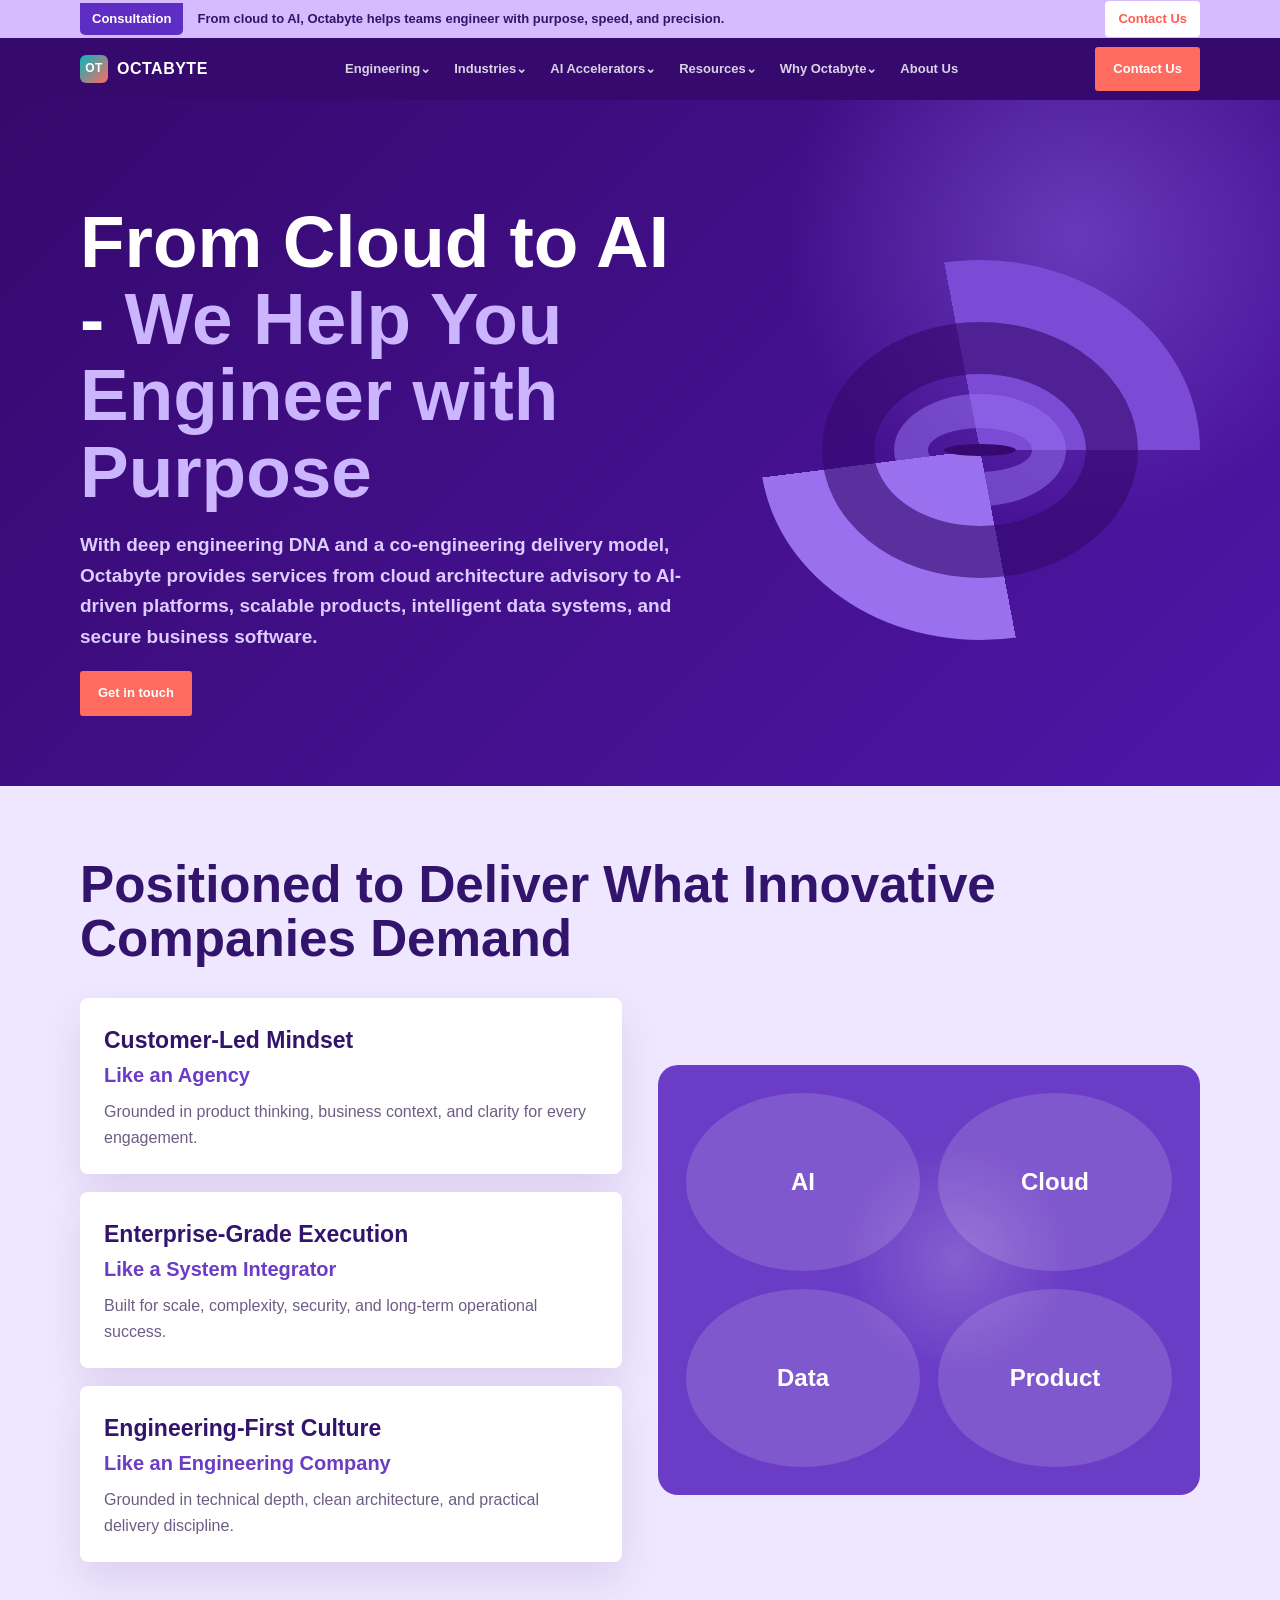
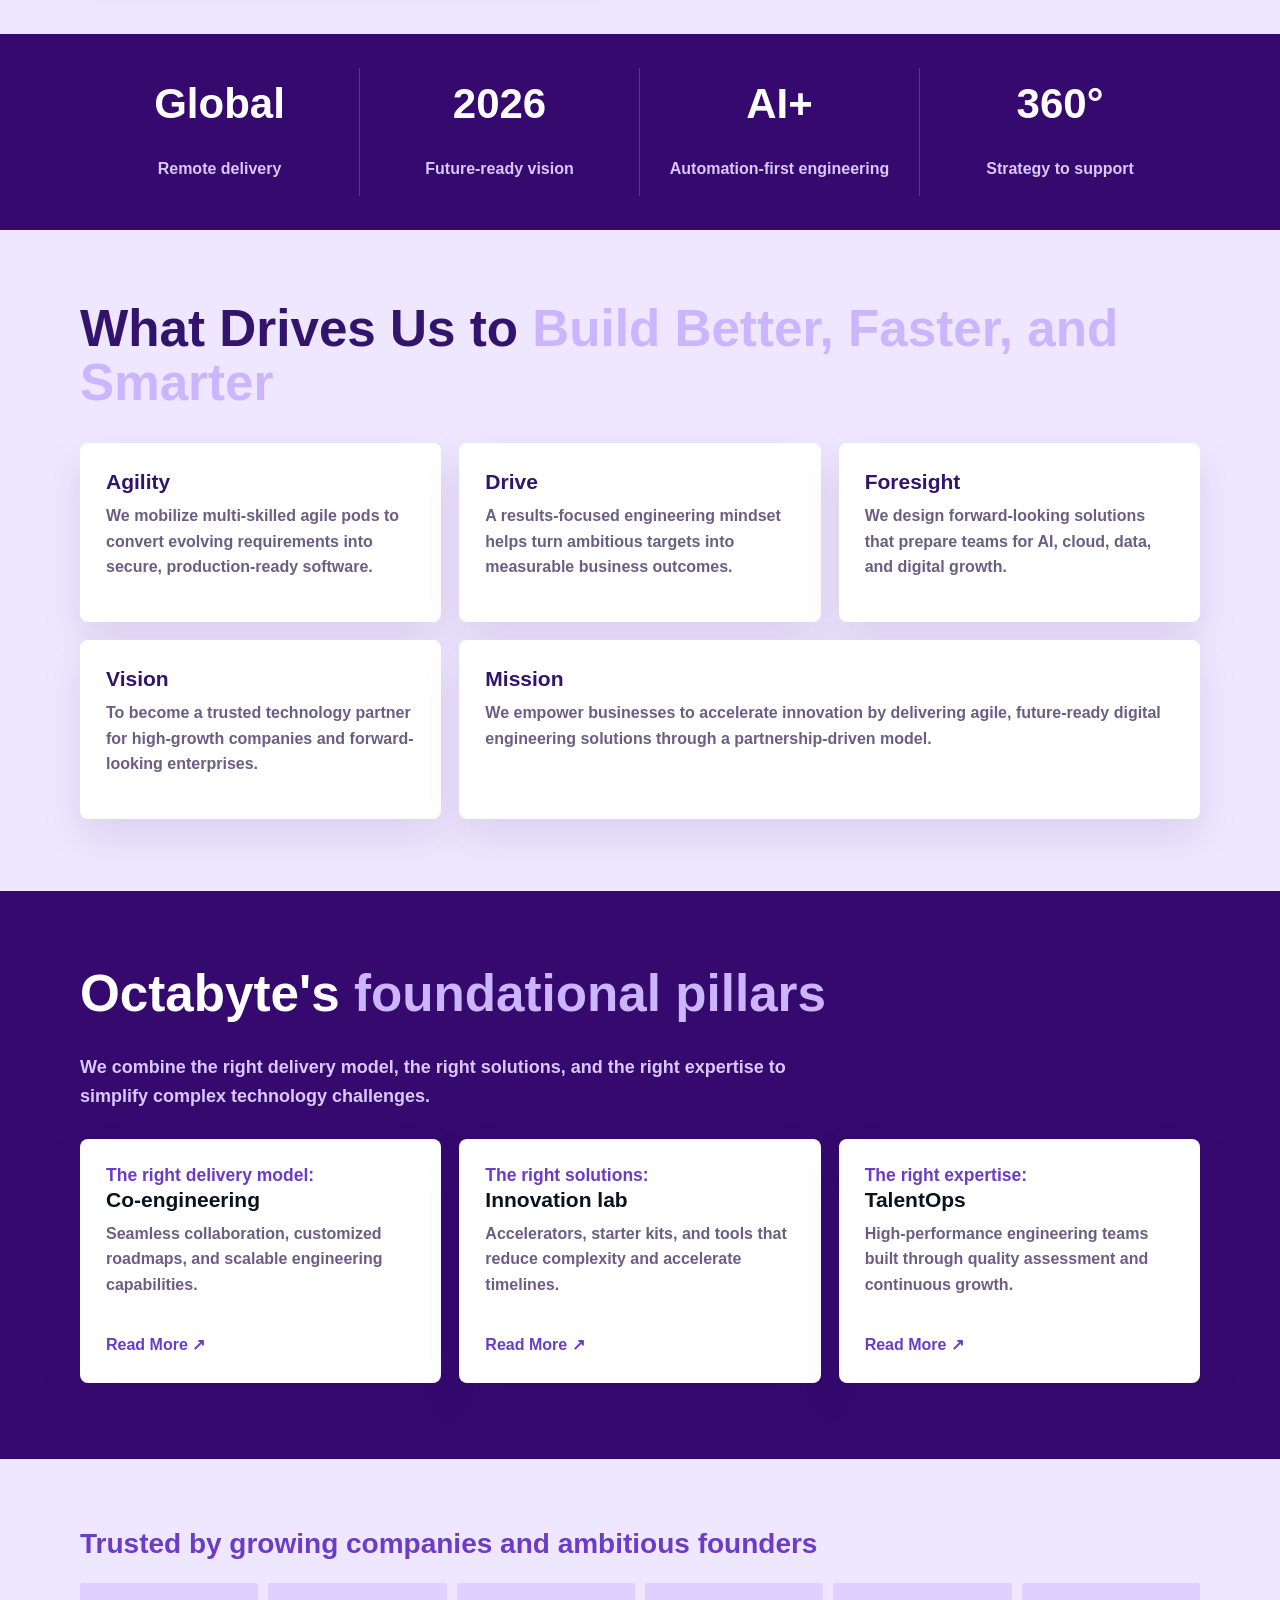
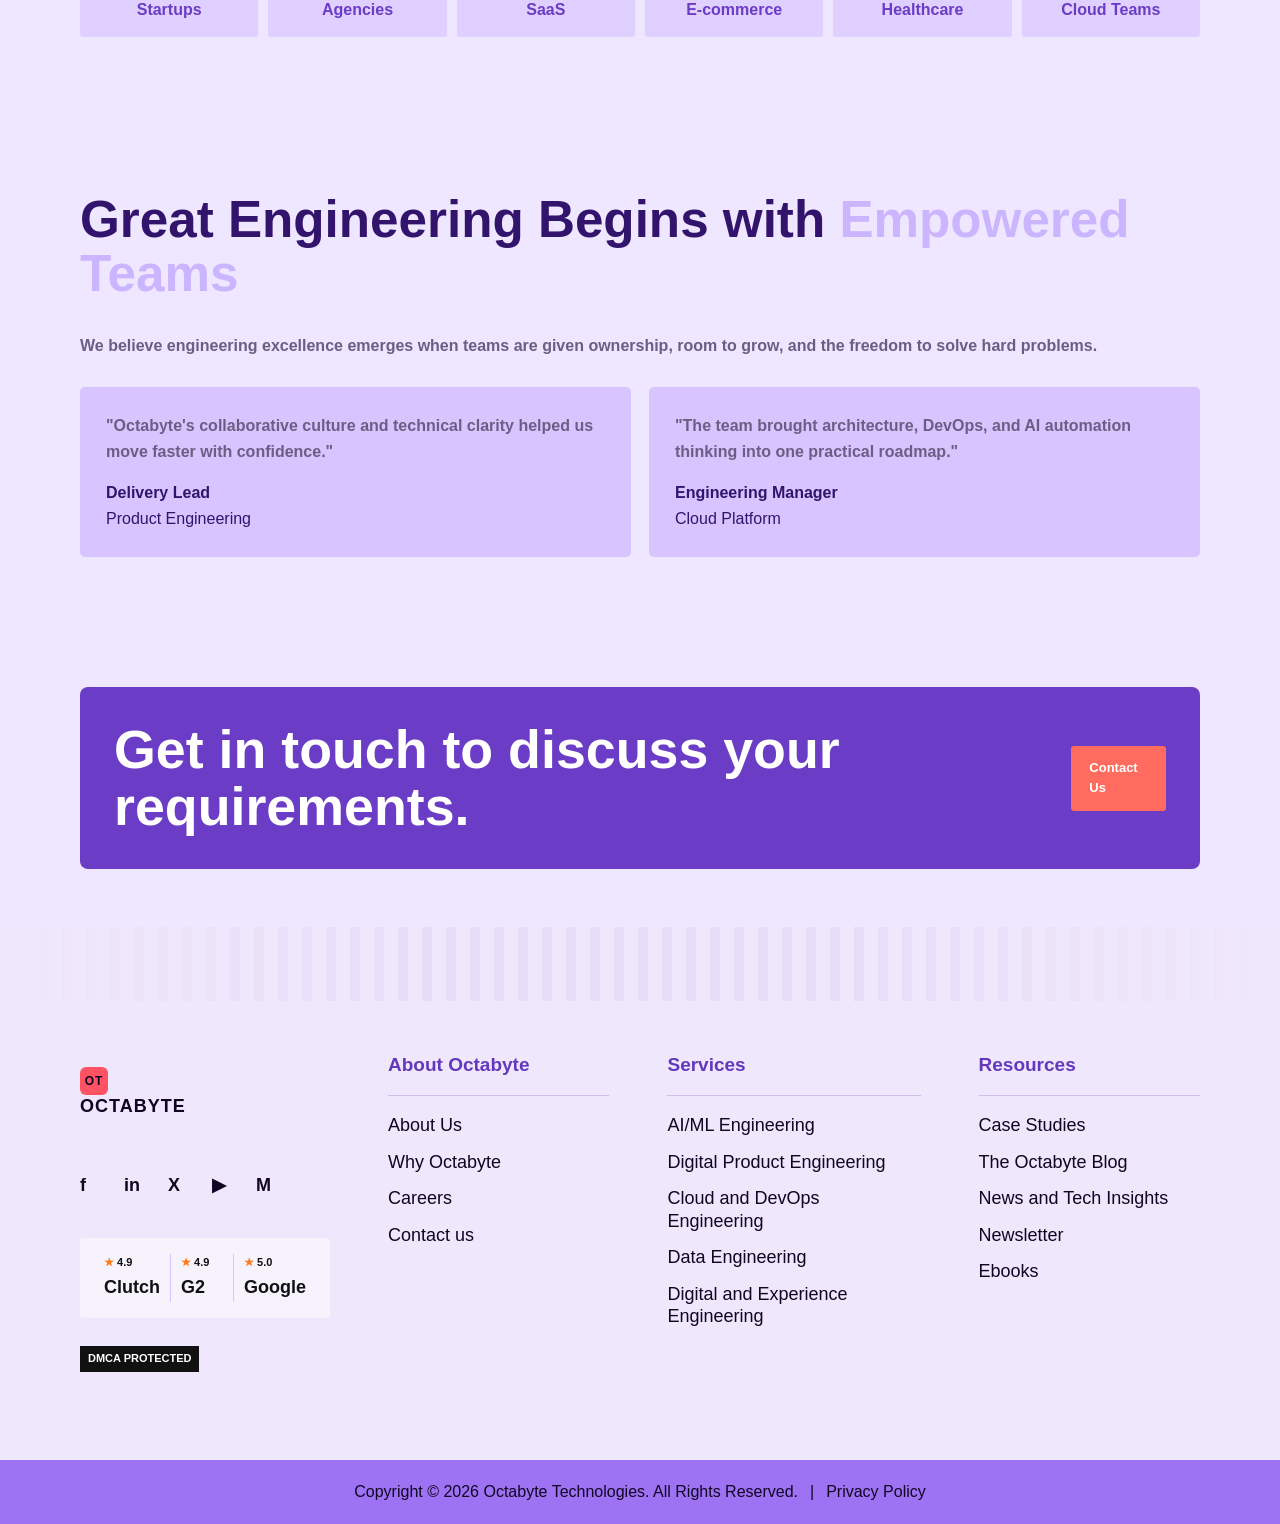
==== about.html @ 94c9aa79 "all files" ====
<!DOCTYPE html>
<html lang="en">
<head>
  <meta charset="UTF-8" />
  <meta name="viewport" content="width=device-width, initial-scale=1.0" />
  <meta name="description" content="About Octabyte Technologies, an AI-first software engineering company helping national and international clients build cloud, AI, data, and product platforms." />
  <title>About Us | Octabyte Technologies</title>
  <link rel="stylesheet" href="styles.css" />
</head>
<body class="sim-page">
  <div class="sim-webinar">
    <div class="sim-container sim-webinar-inner">
      <strong>Consultation</strong>
      <span>From cloud to AI, Octabyte helps teams engineer with purpose, speed, and precision.</span>
      <a href="quote.html">Contact Us</a>
    </div>
  </div>

  <header class="sim-header">
    <div class="sim-container sim-nav">
      <a class="sim-logo" href="index.html" aria-label="Octabyte Technologies home"><span class="sim-logo-mark">OT</span><span>Octabyte</span></a>
      <nav class="sim-menu" aria-label="Main navigation">
        <a href="services.html">Engineering⌄</a>
        <a href="services.html">Industries⌄</a>
        <a href="services.html">AI Accelerators⌄</a>
        <a href="index.html#perspectives">Resources⌄</a>
        <a href="about.html">Why Octabyte⌄</a>
        <a href="about.html">About Us</a>
      </nav>
      <a class="sim-contact" href="quote.html">Contact Us</a>
    </div>
  </header>

  <main>
    <section class="sim-subhero about-subhero">
      <div class="sim-container sim-subhero-grid">
        <div>
          <h1>From Cloud to AI - <span>We Help You Engineer with Purpose</span></h1>
          <p>With deep engineering DNA and a co-engineering delivery model, Octabyte provides services from cloud architecture advisory to AI-driven platforms, scalable products, intelligent data systems, and secure business software.</p>
          <a class="sim-cta" href="quote.html">Get in touch</a>
        </div>
        <div class="sim-subhero-art" aria-hidden="true">
          <span></span><span></span><span></span>
        </div>
      </div>
    </section>

    <section class="sim-about-deliver">
      <div class="sim-container">
        <h2>Positioned to Deliver What Innovative Companies Demand</h2>
        <div class="sim-deliver-grid">
          <div class="sim-deliver-list">
            <article><strong>Customer-Led Mindset</strong><span>Like an Agency</span><p>Grounded in product thinking, business context, and clarity for every engagement.</p></article>
            <article><strong>Enterprise-Grade Execution</strong><span>Like a System Integrator</span><p>Built for scale, complexity, security, and long-term operational success.</p></article>
            <article><strong>Engineering-First Culture</strong><span>Like an Engineering Company</span><p>Grounded in technical depth, clean architecture, and practical delivery discipline.</p></article>
          </div>
          <div class="sim-deliver-visual" aria-hidden="true">
            <span>AI</span><span>Cloud</span><span>Data</span><span>Product</span>
          </div>
        </div>
      </div>
    </section>

    <section class="sim-about-stats">
      <div class="sim-container sim-stat-grid">
        <article><strong>Global</strong><span>Remote delivery</span></article>
        <article><strong>2026</strong><span>Future-ready vision</span></article>
        <article><strong>AI+</strong><span>Automation-first engineering</span></article>
        <article><strong>360°</strong><span>Strategy to support</span></article>
      </div>
    </section>

    <section class="sim-values">
      <div class="sim-container">
        <h2>What Drives Us to <span>Build Better, Faster, and Smarter</span></h2>
        <div class="sim-values-grid">
          <article><h3>Agility</h3><p>We mobilize multi-skilled agile pods to convert evolving requirements into secure, production-ready software.</p></article>
          <article><h3>Drive</h3><p>A results-focused engineering mindset helps turn ambitious targets into measurable business outcomes.</p></article>
          <article><h3>Foresight</h3><p>We design forward-looking solutions that prepare teams for AI, cloud, data, and digital growth.</p></article>
          <article><h3>Vision</h3><p>To become a trusted technology partner for high-growth companies and forward-looking enterprises.</p></article>
          <article class="wide"><h3>Mission</h3><p>We empower businesses to accelerate innovation by delivering agile, future-ready digital engineering solutions through a partnership-driven model.</p></article>
        </div>
      </div>
    </section>

    <section class="sim-pillars">
      <div class="sim-container">
        <h2>Octabyte's <span>foundational pillars</span></h2>
        <p>We combine the right delivery model, the right solutions, and the right expertise to simplify complex technology challenges.</p>
        <div class="sim-pillar-grid">
          <a href="quote.html"><h3><small>The right delivery model:</small> Co-engineering</h3><p>Seamless collaboration, customized roadmaps, and scalable engineering capabilities.</p><span>Read More ↗</span></a>
          <a href="services.html"><h3><small>The right solutions:</small> Innovation lab</h3><p>Accelerators, starter kits, and tools that reduce complexity and accelerate timelines.</p><span>Read More ↗</span></a>
          <a href="team.html"><h3><small>The right expertise:</small> TalentOps</h3><p>High-performance engineering teams built through quality assessment and continuous growth.</p><span>Read More ↗</span></a>
        </div>
      </div>
    </section>

    <section class="sim-trust about-trust">
      <div class="sim-container">
        <h2>Trusted by growing companies and ambitious founders</h2>
        <div class="sim-logo-strip"><span>Startups</span><span>Agencies</span><span>SaaS</span><span>E-commerce</span><span>Healthcare</span><span>Cloud Teams</span></div>
      </div>
    </section>

    <section class="sim-empowered">
      <div class="sim-container">
        <h2>Great Engineering Begins with <span>Empowered Teams</span></h2>
        <p>We believe engineering excellence emerges when teams are given ownership, room to grow, and the freedom to solve hard problems.</p>
        <div class="sim-testimonials">
          <article><p>"Octabyte's collaborative culture and technical clarity helped us move faster with confidence."</p><div><strong>Delivery Lead</strong><span>Product Engineering</span></div></article>
          <article><p>"The team brought architecture, DevOps, and AI automation thinking into one practical roadmap."</p><div><strong>Engineering Manager</strong><span>Cloud Platform</span></div></article>
        </div>
      </div>
    </section>

    <section class="sim-about-cta">
      <div class="sim-container">
        <div class="sim-about-cta-card">
          <h2>Get in touch to discuss your requirements.</h2>
          <a class="sim-cta" href="quote.html">Contact Us</a>
        </div>
      </div>
    </section>
  </main>

  <footer class="sim-footer">
    <div class="sim-footer-pattern" aria-hidden="true"></div>
    <div class="sim-container sim-footer-grid">
      <div class="sim-footer-brand"><a class="sim-logo sim-footer-logo" href="index.html"><span class="sim-logo-mark">OT</span><span>Octabyte</span></a><div class="sim-socials"><a href="#">f</a><a href="#">in</a><a href="#">X</a><a href="#">▶</a><a href="#">M</a></div><div class="sim-ratings"><span><strong>★ 4.9</strong>Clutch</span><span><strong>★ 4.9</strong>G2</span><span><strong>★ 5.0</strong>Google</span></div><div class="sim-protected">DMCA PROTECTED</div></div>
      <div><h3>About Octabyte</h3><a href="about.html">About Us</a><a href="about.html">Why Octabyte</a><a href="team.html">Careers</a><a href="quote.html">Contact us</a></div>
      <div><h3>Services</h3><a href="services.html">AI/ML Engineering</a><a href="services.html">Digital Product Engineering</a><a href="services.html">Cloud and DevOps Engineering</a><a href="services.html">Data Engineering</a><a href="services.html">Digital and Experience Engineering</a></div>
      <div><h3>Resources</h3><a href="index.html#news">Case Studies</a><a href="index.html#perspectives">The Octabyte Blog</a><a href="index.html#news">News and Tech Insights</a><a href="index.html#perspectives">Newsletter</a><a href="index.html#perspectives">Ebooks</a></div>
    </div>
    <div class="sim-copy">Copyright © 2026 Octabyte Technologies. All Rights Reserved. <span>|</span> <a href="#">Privacy Policy</a></div>
  </footer>
</body>
</html>
---- styles.css ----
:root {
  --brand: #08b5bd;
  --brand-dark: #047981;
  --brand-soft: #e5fbfc;
  --ink: #07131d;
  --text: #354754;
  --muted: #70828e;
  --line: #d9e6eb;
  --soft: #f3f8fa;
  --panel: #ffffff;
  --navy: #06121d;
  --navy-2: #0b1f2d;
  --gold: #f5a524;
  --shadow: 0 24px 70px rgba(6, 18, 29, 0.18);
  --radius: 8px;
}

* { box-sizing: border-box; }

html { scroll-behavior: smooth; }

body {
  margin: 0;
  color: var(--text);
  background: #ffffff;
  font-family: Inter, Arial, Helvetica, sans-serif;
  line-height: 1.6;
}

img {
  display: block;
  width: 100%;
  height: 100%;
  object-fit: cover;
}

a {
  color: inherit;
  text-decoration: none;
}

.container {
  width: min(1200px, calc(100% - 32px));
  margin: 0 auto;
}

.site-header {
  position: sticky;
  top: 0;
  z-index: 50;
  background: rgba(6, 18, 29, 0.96);
  border-bottom: 1px solid rgba(255, 255, 255, 0.1);
  backdrop-filter: blur(16px);
}

.nav {
  min-height: 78px;
  display: flex;
  align-items: center;
  justify-content: space-between;
  gap: 24px;
}

.brand {
  display: inline-flex;
  align-items: center;
  gap: 11px;
  min-width: 0;
  color: #ffffff;
  font-size: 20px;
  font-weight: 900;
}

.brand-mark {
  width: 44px;
  height: 44px;
  flex: 0 0 auto;
  display: grid;
  place-items: center;
  border-radius: var(--radius);
  background: var(--brand);
  color: #ffffff;
  font-weight: 900;
}

.brand-fpt {
  font-size: 15px;
  line-height: 1.05;
  gap: 10px;
}

.brand-fpt small {
  font-size: 12px;
  font-weight: 700;
  color: rgba(255,255,255,.78);
}

.brand-stack {
  position: relative;
  width: 72px;
  height: 36px;
  display: inline-flex;
  align-items: center;
  gap: 3px;
}

.brand-stack i {
  width: 32px;
  height: 32px;
  display: grid;
  place-items: center;
  border-radius: 8px;
  color: #ffffff;
  font-style: normal;
  font-size: 18px;
  font-weight: 900;
  box-shadow: 0 8px 22px rgba(0,0,0,.28);
  transform: skew(-8deg) rotate(-3deg);
}

.brand-stack i:first-child {
  background: #08b5bd;
}

.brand-stack i:last-child {
  background: #ff7a18;
}

.nav-tools {
  display: flex;
  align-items: center;
  gap: 18px;
  color: #ffffff;
  font-size: 15px;
  font-weight: 800;
}

.partner-mark {
  width: 36px;
  height: 36px;
  display: grid;
  place-items: center;
  border-radius: 6px;
  border: 1px solid rgba(255,255,255,.18);
  color: #ffffff;
  font-size: 13px;
  font-weight: 900;
  background: rgba(255,255,255,.08);
}

.menu {
  display: flex;
  align-items: center;
  gap: 26px;
  color: rgba(255, 255, 255, 0.76);
  font-size: 14px;
  font-weight: 800;
}

.menu a:hover,
.menu a.active {
  color: #ffffff;
}

.button {
  display: inline-flex;
  align-items: center;
  justify-content: center;
  min-height: 46px;
  padding: 12px 19px;
  border: 1px solid transparent;
  border-radius: var(--radius);
  background: var(--brand);
  color: #ffffff;
  font-weight: 900;
  line-height: 1.1;
  box-shadow: 0 16px 32px rgba(8, 181, 189, 0.25);
  cursor: pointer;
}

.button:hover { background: var(--brand-dark); }

.button.secondary {
  background: transparent;
  color: #ffffff;
  border-color: rgba(255, 255, 255, 0.35);
  box-shadow: none;
}

.button.light {
  background: #ffffff;
  color: var(--ink);
  border-color: #ffffff;
  box-shadow: none;
}

.hero {
  min-height: calc(100vh - 78px);
  padding: 86px 0 56px;
  display: flex;
  align-items: center;
  color: #ffffff;
  background:
    linear-gradient(90deg, rgba(6, 18, 29, 0.96), rgba(6, 18, 29, 0.82) 48%, rgba(6, 18, 29, 0.24)),
    url("https://images.unsplash.com/photo-1519389950473-47ba0277781c?auto=format&fit=crop&w=1800&q=82");
  background-position: center;
  background-size: cover;
}

.hero-content { max-width: 820px; }

.overview-hero {
  position: relative;
  min-height: calc(100vh - 78px);
  padding: 80px 0 42px;
  display: grid;
  place-items: center;
  overflow: hidden;
  color: #ffffff;
  background:
    radial-gradient(circle at 50% 42%, rgba(8, 181, 189, 0.28), transparent 24%),
    radial-gradient(circle at 18% 72%, rgba(86, 90, 214, 0.22), transparent 24%),
    linear-gradient(225deg, #122a44 0%, #07121d 70%);
}

.fpt-shot-hero {
  min-height: calc(100vh - 78px);
  padding: 58px 0 46px;
  align-items: stretch;
  background:
    radial-gradient(circle at 52% 0%, rgba(255, 185, 64, .92) 0, rgba(255, 107, 18, .8) 26%, rgba(143, 67, 168, .45) 47%, transparent 55%),
    linear-gradient(180deg, #f07b22 0%, #df6b22 26%, #6f3fb1 56%, #171a6f 82%, #111459 100%);
}

.fpt-shot-hero::before {
  content: "";
  position: absolute;
  inset: -18% -10% 16%;
  background:
    radial-gradient(ellipse at 50% 14%, rgba(255, 225, 117, .72), rgba(255, 119, 14, .76) 36%, rgba(255, 115, 20, .3) 49%, transparent 65%);
  filter: blur(1px);
  mask-image: none;
}

.fpt-shot-hero::after {
  content: "";
  position: absolute;
  left: -8%;
  right: -8%;
  bottom: 18%;
  height: 46%;
  border-radius: 0 0 50% 50%;
  background:
    radial-gradient(ellipse at 50% 0%, rgba(255, 210, 116, .35), rgba(168, 69, 142, .38) 43%, rgba(35, 37, 150, .72) 76%, rgba(23, 26, 111, .82));
}

.hero-orb {
  position: absolute;
  top: -54%;
  left: 50%;
  width: min(1260px, 100vw);
  aspect-ratio: 1.82;
  transform: translateX(-50%);
  border-radius: 0 0 50% 50%;
  background:
    radial-gradient(ellipse at 50% 22%, #ffd364 0%, #ff8a18 32%, #c15661 62%, rgba(69, 55, 171, .42) 76%, transparent 80%);
  box-shadow: inset 0 -42px 82px rgba(28,24,128,.24);
}

.hero-blur {
  position: absolute;
  width: 190px;
  height: 190px;
  border-radius: 50%;
  filter: blur(14px);
  opacity: .8;
}

.hero-blur.one {
  left: -30px;
  bottom: 22px;
  background: radial-gradient(circle, #ffc348, #f36d21 38%, transparent 70%);
}

.hero-blur.two {
  right: -42px;
  bottom: 82px;
  background: radial-gradient(circle, #ff7b1a, #6e3bb1 42%, transparent 70%);
}

.overview-hero::before {
  content: "";
  position: absolute;
  inset: 0;
  background:
    linear-gradient(rgba(255,255,255,.035) 1px, transparent 1px),
    linear-gradient(90deg, rgba(255,255,255,.035) 1px, transparent 1px);
  background-size: 64px 64px;
  mask-image: radial-gradient(circle at center, black 0, transparent 72%);
}

.overview-center {
  position: relative;
  z-index: 2;
  width: min(1000px, 100%);
  margin: 0 auto;
  text-align: center;
}

.fpt-shot-hero .overview-center {
  display: grid;
  place-items: center;
  align-content: center;
  min-height: calc(100vh - 180px);
  padding-bottom: 58px;
}

.tile-mark {
  position: relative;
  z-index: 3;
  display: grid;
  grid-template-columns: repeat(8, 56px);
  gap: 30px 24px;
  justify-content: center;
  margin: 20px auto 18px;
}

.tile-mark span {
  width: 56px;
  height: 74px;
  border-radius: 14px 5px 14px 5px;
  background: linear-gradient(115deg, #ff4d00 0%, #ff8417 55%, #ffe600 100%);
  transform: skew(-9deg) rotate(5deg);
  box-shadow: 15px 8px 18px rgba(140, 36, 0, .24), inset -10px 0 16px rgba(255,255,255,.2);
}

.tile-mark span:nth-child(5),
.tile-mark span:nth-child(13),
.tile-mark span:nth-child(21) {
  width: 9px;
  border-radius: 999px;
  justify-self: center;
}

.tile-mark span:nth-child(4),
.tile-mark span:nth-child(12),
.tile-mark span:nth-child(20) {
  width: 28px;
}

.globe-model {
  position: relative;
  width: min(430px, 78vw);
  aspect-ratio: 1;
  margin: 0 auto 22px;
  border-radius: 50%;
  background:
    radial-gradient(circle at 36% 28%, rgba(255,255,255,.92), transparent 4%),
    radial-gradient(circle at 58% 36%, rgba(8,181,189,.72), transparent 9%),
    radial-gradient(circle at 46% 56%, rgba(255,255,255,.18), transparent 34%),
    linear-gradient(145deg, rgba(8,181,189,.6), rgba(86,90,214,.2) 48%, rgba(6,18,29,.86));
  box-shadow: inset 0 0 80px rgba(255,255,255,.13), 0 38px 100px rgba(0,0,0,.42);
}

.globe-model::before,
.globe-model::after {
  content: "";
  position: absolute;
  inset: 8%;
  border: 1px solid rgba(255,255,255,.22);
  border-radius: 50%;
}

.globe-model::before {
  transform: rotate(28deg) scaleX(1.28);
}

.globe-model::after {
  transform: rotate(-36deg) scaleX(1.18);
}

.orbit-chip {
  position: absolute;
  min-width: 92px;
  padding: 8px 10px;
  border: 1px solid rgba(255,255,255,.18);
  border-radius: 999px;
  background: rgba(255,255,255,.1);
  color: #dffcff;
  font-size: 12px;
  font-weight: 900;
  backdrop-filter: blur(12px);
}

.orbit-chip.one { left: -16px; top: 26%; }
.orbit-chip.two { right: -22px; top: 38%; }
.orbit-chip.three { left: 34%; bottom: -8px; }

.overview-title {
  margin: 0 auto 16px;
  max-width: 930px;
  font-size: clamp(44px, 7.2vw, 96px);
}

.fpt-shot-hero .overview-title {
  margin-top: 0;
  max-width: 980px;
  color: #ffffff;
  font-size: clamp(34px, 4.1vw, 54px);
  font-weight: 500;
  line-height: 1.16;
}

.overview-copy {
  max-width: 720px;
  margin: 0 auto;
  color: #d9e8ef;
  font-size: 20px;
}

.fpt-shot-hero .overview-copy {
  max-width: 980px;
  color: rgba(255,255,255,.88);
  font-size: 15px;
  font-weight: 700;
  letter-spacing: 7px;
  text-transform: uppercase;
}

.overview-cta {
  position: relative;
  z-index: 2;
  display: flex;
  align-items: center;
  justify-content: center;
  gap: 16px;
  flex-wrap: wrap;
  margin-top: 34px;
}

.scroll-cue {
  display: inline-flex;
  align-items: center;
  gap: 10px;
  color: #c7d8df;
  font-size: 14px;
  font-weight: 800;
}

.shot-scroll {
  position: absolute;
  left: 50%;
  bottom: 72px;
  z-index: 7;
  transform: translateX(-50%);
  display: grid;
  justify-items: center;
  gap: 8px;
  color: #ffffff;
  font-size: 18px;
  font-weight: 500;
  line-height: 1.3;
}

.shot-scroll span {
  width: 48px;
  height: 48px;
  border: 0;
  background: #ff7a18;
  color: #ffffff;
  font-size: 30px;
}

.section-tabs {
  position: absolute;
  left: 0;
  right: 0;
  bottom: 0;
  z-index: 8;
  display: flex;
  justify-content: center;
  gap: clamp(20px, 3.3vw, 54px);
  padding: 0 18px;
  height: 48px;
  background: rgba(18, 20, 94, .78);
  backdrop-filter: blur(12px);
  overflow-x: auto;
}

.section-tabs a {
  position: relative;
  display: inline-flex;
  align-items: center;
  height: 48px;
  white-space: nowrap;
  color: rgba(255,255,255,.86);
  font-size: 15px;
}

.section-tabs a.active {
  color: #ff7a18;
  font-weight: 800;
}

.section-tabs a.active::after {
  content: "";
  position: absolute;
  left: 0;
  right: 0;
  bottom: 0;
  height: 3px;
  background: #ff7a18;
}

.scroll-cue span {
  width: 36px;
  height: 36px;
  display: grid;
  place-items: center;
  border: 1px solid rgba(255,255,255,.26);
  border-radius: 50%;
}

.sticky-assistant {
  position: fixed;
  left: 18px;
  bottom: 22px;
  z-index: 80;
  display: flex;
  align-items: center;
  gap: 10px;
  padding: 10px 12px;
  border-radius: 999px;
  background: var(--brand);
  color: #ffffff;
  box-shadow: 0 18px 46px rgba(8,181,189,.34);
  font-weight: 900;
}

.assistant-dot {
  width: 34px;
  height: 34px;
  display: grid;
  place-items: center;
  border-radius: 50%;
  background: #ffffff;
  color: var(--brand-dark);
}

.media-banner {
  min-height: 72vh;
  display: flex;
  align-items: center;
  color: #ffffff;
  background:
    linear-gradient(90deg, rgba(6,18,29,.9), rgba(6,18,29,.42)),
    url("https://images.unsplash.com/photo-1451187580459-43490279c0fa?auto=format&fit=crop&w=1800&q=82");
  background-size: cover;
  background-position: center;
}

.media-banner h2 {
  max-width: 860px;
  color: #ffffff;
  font-size: clamp(40px, 5vw, 72px);
}

.explore-panel {
  display: grid;
  grid-template-columns: 0.9fr 1.1fr;
  gap: 26px;
  align-items: stretch;
}

.explore-card {
  padding: 30px;
  border: 1px solid var(--line);
  border-radius: var(--radius);
  background: #ffffff;
  box-shadow: 0 8px 24px rgba(7,19,29,.06);
}

.prompt-list {
  display: flex;
  flex-wrap: wrap;
  gap: 10px;
  margin-top: 20px;
}

.prompt-list a {
  padding: 10px 12px;
  border: 1px solid rgba(8,181,189,.24);
  border-radius: 999px;
  background: var(--brand-soft);
  color: var(--brand-dark);
  font-size: 14px;
  font-weight: 900;
}

.case-grid {
  display: grid;
  grid-template-columns: repeat(3, minmax(0, 1fr));
  gap: 18px;
}

.case-card {
  min-height: 390px;
  display: flex;
  align-items: flex-end;
  overflow: hidden;
  padding: 24px;
  border-radius: var(--radius);
  color: #ffffff;
  background:
    linear-gradient(180deg, rgba(6,18,29,.1), rgba(6,18,29,.9)),
    var(--navy);
  background-size: cover;
  background-position: center;
  box-shadow: var(--shadow);
}

.case-card h3,
.case-card p,
.case-card .kicker {
  color: #ffffff;
}

.case-card.insurance { background-image: linear-gradient(180deg, rgba(6,18,29,.1), rgba(6,18,29,.9)), url("https://images.unsplash.com/photo-1554224155-6726b3ff858f?auto=format&fit=crop&w=900&q=82"); }
.case-card.health { background-image: linear-gradient(180deg, rgba(6,18,29,.1), rgba(6,18,29,.9)), url("https://images.unsplash.com/photo-1576091160550-2173dba999ef?auto=format&fit=crop&w=900&q=82"); }
.case-card.commerce { background-image: linear-gradient(180deg, rgba(6,18,29,.1), rgba(6,18,29,.9)), url("https://images.unsplash.com/photo-1556742049-0cfed4f6a45d?auto=format&fit=crop&w=900&q=82"); }

.news-list {
  display: grid;
  gap: 12px;
}

.news-item {
  display: grid;
  grid-template-columns: 150px 1fr;
  gap: 18px;
  padding: 18px;
  border: 1px solid var(--line);
  border-radius: var(--radius);
  background: #ffffff;
}

.news-date {
  color: var(--brand-dark);
  font-weight: 900;
}

.eyebrow {
  display: inline-flex;
  align-items: center;
  padding: 8px 12px;
  border: 1px solid rgba(8, 181, 189, 0.45);
  border-radius: var(--radius);
  background: rgba(8, 181, 189, 0.16);
  color: #dffcff;
  font-size: 13px;
  font-weight: 900;
  text-transform: uppercase;
}

h1, h2, h3, p { margin-top: 0; }

h1 {
  margin: 20px 0 18px;
  color: inherit;
  font-size: clamp(44px, 6.2vw, 88px);
  line-height: 0.98;
  letter-spacing: 0;
}

h2 {
  margin-bottom: 0;
  color: var(--ink);
  font-size: clamp(32px, 4.2vw, 56px);
  line-height: 1.06;
  letter-spacing: 0;
}

h3 {
  margin-bottom: 8px;
  color: var(--ink);
  font-size: 21px;
  line-height: 1.25;
}

.hero-text,
.page-lead {
  max-width: 760px;
  color: #d9e8ef;
  font-size: 20px;
}

.actions {
  display: flex;
  flex-wrap: wrap;
  gap: 12px;
  margin-top: 30px;
}

.hero-metrics {
  display: grid;
  grid-template-columns: repeat(4, minmax(0, 1fr));
  gap: 12px;
  margin-top: 44px;
  max-width: 980px;
}

.metric {
  min-height: 114px;
  padding: 18px;
  border: 1px solid rgba(255, 255, 255, 0.16);
  border-radius: var(--radius);
  background: rgba(255, 255, 255, 0.09);
  backdrop-filter: blur(10px);
}

.metric strong {
  display: block;
  color: #ffffff;
  font-size: 30px;
  line-height: 1.1;
}

.page-hero {
  padding: 92px 0 62px;
  color: #ffffff;
  background:
    linear-gradient(90deg, rgba(6, 18, 29, 0.96), rgba(6, 18, 29, 0.78)),
    url("https://images.unsplash.com/photo-1497366811353-6870744d04b2?auto=format&fit=crop&w=1600&q=82");
  background-position: center;
  background-size: cover;
}

section { padding: 86px 0; }

.band {
  background: var(--soft);
  border-top: 1px solid var(--line);
  border-bottom: 1px solid var(--line);
}

.dark-band {
  color: #ffffff;
  background: var(--navy);
}

.dark-band h2,
.dark-band h3 { color: #ffffff; }

.dark-band p { color: #c7d8df; }

.section-head {
  display: flex;
  align-items: flex-end;
  justify-content: space-between;
  gap: 28px;
  margin-bottom: 36px;
}

.section-head p {
  max-width: 560px;
  margin-bottom: 0;
  color: var(--muted);
}

.dark-band .section-head p { color: #c7d8df; }

.ai-intro {
  display: grid;
  grid-template-columns: 0.95fr 1.05fr;
  gap: 28px;
  align-items: stretch;
}

.feature-photo,
.photo-panel {
  min-height: 480px;
  overflow: hidden;
  position: relative;
  border-radius: var(--radius);
  background: var(--navy);
  box-shadow: var(--shadow);
}

.feature-copy {
  display: grid;
  align-content: center;
  padding: 36px;
  border: 1px solid var(--line);
  border-radius: var(--radius);
  background: #ffffff;
}

.feature-copy p { color: var(--muted); }

.kicker {
  display: block;
  margin-bottom: 12px;
  color: var(--brand-dark);
  font-size: 13px;
  font-weight: 900;
  text-transform: uppercase;
}

.solutions-grid,
.industry-grid,
.market-grid,
.team-grid,
.stats-grid {
  display: grid;
  grid-template-columns: repeat(3, minmax(0, 1fr));
  gap: 18px;
}

.solution-card,
.industry-card,
.market-card,
.profile-card,
.team-card,
.contact-panel,
form {
  border: 1px solid var(--line);
  border-radius: var(--radius);
  background: var(--panel);
  box-shadow: 0 8px 24px rgba(7, 19, 29, 0.06);
}

.solution-card,
.industry-card,
.market-card,
.profile-card,
.team-card {
  padding: 24px;
}

.solution-card {
  min-height: 286px;
  display: flex;
  flex-direction: column;
  justify-content: space-between;
  color: #ffffff;
  background:
    linear-gradient(180deg, rgba(6, 18, 29, 0.18), rgba(6, 18, 29, 0.88)),
    var(--navy);
  background-size: cover;
  background-position: center;
  overflow: hidden;
}

.solution-card h3,
.solution-card p,
.solution-card .kicker { color: #ffffff; }

.solution-card p { margin-bottom: 0; }

.solution-card.ai { background-image: linear-gradient(180deg, rgba(6,18,29,.14), rgba(6,18,29,.88)), url("https://images.unsplash.com/photo-1485827404703-89b55fcc595e?auto=format&fit=crop&w=900&q=82"); }
.solution-card.cloud { background-image: linear-gradient(180deg, rgba(6,18,29,.14), rgba(6,18,29,.88)), url("https://images.unsplash.com/photo-1558494949-ef010cbdcc31?auto=format&fit=crop&w=900&q=82"); }
.solution-card.app { background-image: linear-gradient(180deg, rgba(6,18,29,.14), rgba(6,18,29,.88)), url("https://images.unsplash.com/photo-1516321318423-f06f85e504b3?auto=format&fit=crop&w=900&q=82"); }

.industry-card {
  min-height: 180px;
  border-color: rgba(255, 255, 255, 0.12);
  background: var(--navy-2);
}

.industry-card p { margin-bottom: 0; }

.market-card p,
.profile-card p,
.team-card p { color: var(--muted); }

.market-card.featured {
  color: #ffffff;
  background: var(--brand);
  border-color: var(--brand);
}

.market-card.featured h3,
.market-card.featured p,
.market-card.featured .kicker { color: #ffffff; }

.global-section {
  position: relative;
  color: #ffffff;
  background:
    linear-gradient(90deg, rgba(6, 18, 29, 0.94), rgba(6, 18, 29, 0.68)),
    url("https://images.unsplash.com/photo-1521295121783-8a321d551ad2?auto=format&fit=crop&w=1800&q=82");
  background-size: cover;
  background-position: center;
}

.global-section h2 { color: #ffffff; }

.global-grid {
  display: grid;
  grid-template-columns: 1fr 1fr;
  gap: 34px;
  align-items: end;
}

.global-stats {
  display: grid;
  grid-template-columns: 1fr 1fr;
  gap: 14px;
}

.global-stat {
  padding: 24px;
  border: 1px solid rgba(255,255,255,.16);
  border-radius: var(--radius);
  background: rgba(255,255,255,.1);
  backdrop-filter: blur(10px);
}

.global-stat strong {
  display: block;
  color: #ffffff;
  font-size: 42px;
  line-height: 1;
}

.service-showcase {
  display: grid;
  grid-template-columns: 0.72fr 1.28fr;
  gap: 26px;
  align-items: start;
}

.service-image {
  position: sticky;
  top: 104px;
  min-height: 620px;
  overflow: hidden;
  border-radius: var(--radius);
  background: var(--navy);
  box-shadow: var(--shadow);
}

.service-list { display: grid; gap: 14px; }

.service-row {
  display: grid;
  grid-template-columns: 82px 1fr;
  gap: 18px;
  padding: 24px;
  border: 1px solid var(--line);
  border-radius: var(--radius);
  background: #ffffff;
  box-shadow: 0 8px 24px rgba(7, 19, 29, 0.05);
}

.service-number {
  width: 58px;
  height: 58px;
  display: grid;
  place-items: center;
  border-radius: var(--radius);
  background: var(--brand-soft);
  color: var(--brand-dark);
  font-weight: 900;
}

.service-row:nth-child(2n) .service-number {
  background: #fff5dd;
  color: #9d6209;
}

.service-row:nth-child(3n) .service-number {
  background: #e8f8f0;
  color: #087443;
}

.service-tags,
.tags {
  display: flex;
  flex-wrap: wrap;
  gap: 8px;
  margin-top: 14px;
}

.tag {
  display: inline-flex;
  align-items: center;
  min-height: 30px;
  padding: 6px 10px;
  border: 1px solid rgba(8, 181, 189, 0.24);
  border-radius: var(--radius);
  background: var(--brand-soft);
  color: var(--brand-dark);
  font-size: 13px;
  font-weight: 800;
}

.team-photo {
  height: 280px;
  margin: -24px -24px 20px;
  background: var(--navy);
}

.role {
  color: var(--brand-dark);
  font-weight: 900;
}

.quote-grid,
.split-grid,
.profile-layout {
  display: grid;
  grid-template-columns: 0.9fr 1.1fr;
  gap: 26px;
  align-items: stretch;
}

.contact-panel {
  padding: 32px;
  color: #ffffff;
  background:
    linear-gradient(135deg, rgba(8, 181, 189, 0.35), transparent 42%),
    var(--navy);
  box-shadow: var(--shadow);
}

.contact-panel h2,
.contact-panel h3 { color: #ffffff; }
.contact-panel p { color: #d7e7ef; }

.contact-links {
  display: grid;
  gap: 12px;
  margin-top: 24px;
}

.contact-link {
  display: block;
  padding: 14px;
  border: 1px solid rgba(255, 255, 255, 0.16);
  border-radius: var(--radius);
  background: rgba(255, 255, 255, 0.08);
  font-weight: 800;
}

form {
  display: grid;
  gap: 12px;
  padding: 30px;
}

.form-row {
  display: grid;
  grid-template-columns: 1fr 1fr;
  gap: 12px;
}

input,
select,
textarea {
  width: 100%;
  min-height: 48px;
  padding: 12px 13px;
  border: 1px solid var(--line);
  border-radius: var(--radius);
  color: var(--ink);
  background: #ffffff;
  font: inherit;
  outline: none;
}

input:focus,
select:focus,
textarea:focus {
  border-color: var(--brand);
  box-shadow: 0 0 0 3px rgba(8, 181, 189, 0.14);
}

textarea {
  min-height: 132px;
  resize: vertical;
}

.company-avatar {
  width: 88px;
  height: 88px;
  display: grid;
  place-items: center;
  margin-bottom: 18px;
  border-radius: 50%;
  background: var(--brand);
  color: #ffffff;
  font-size: 30px;
  font-weight: 900;
}

.meta {
  display: grid;
  gap: 10px;
  margin: 18px 0 0;
  padding: 0;
  list-style: none;
}

.meta strong { color: var(--ink); }

.site-footer {
  color: #c7d8df;
  background: var(--navy);
}

.footer-top {
  padding: 62px 0;
  display: grid;
  grid-template-columns: 1fr 1.3fr;
  gap: 32px;
}

.footer-top h2 { color: #ffffff; }

.footer-links {
  display: grid;
  grid-template-columns: repeat(4, minmax(0, 1fr));
  gap: 18px;
}

.footer-links h3 {
  color: #ffffff;
  font-size: 16px;
}

.footer-links a {
  display: block;
  margin: 8px 0;
  color: #c7d8df;
  font-size: 14px;
}

.footer-bottom {
  padding: 24px 0;
  border-top: 1px solid rgba(255,255,255,.12);
  display: flex;
  align-items: center;
  justify-content: space-between;
  gap: 18px;
  flex-wrap: wrap;
}

@media (max-width: 1040px) {
  .menu { display: none; }
  .nav-tools {
    gap: 12px;
    font-size: 14px;
  }

  .hero-metrics,
  .solutions-grid,
  .industry-grid,
  .market-grid,
  .team-grid,
  .stats-grid,
  .case-grid,
  .footer-links {
    grid-template-columns: 1fr 1fr;
  }

  .ai-intro,
  .explore-panel,
  .global-grid,
  .quote-grid,
  .split-grid,
  .profile-layout,
  .service-showcase,
  .footer-top {
    grid-template-columns: 1fr;
  }

  .service-image {
    position: static;
    min-height: 390px;
  }
}

@media (max-width: 680px) {
  .container { width: min(100% - 24px, 1200px); }
  .nav { min-height: 68px; }
  .brand { font-size: 17px; }
  .brand-mark { width: 38px; height: 38px; }
  .site-header .button { display: none; }
  .nav-tools {
    display: none;
  }

  .hero {
    min-height: auto;
    padding: 58px 0 46px;
    background:
      linear-gradient(90deg, rgba(6, 18, 29, 0.96), rgba(6, 18, 29, 0.86)),
      url("https://images.unsplash.com/photo-1519389950473-47ba0277781c?auto=format&fit=crop&w=1000&q=82");
    background-position: center;
  }

  h1 { font-size: 42px; }
  .hero-text, .page-lead { font-size: 17px; }
  .tile-mark {
    grid-template-columns: repeat(6, 34px);
    gap: 18px 14px;
  }
  .tile-mark span {
    width: 34px;
    height: 46px;
    border-radius: 10px 4px 10px 4px;
  }
  .fpt-shot-hero .overview-title {
    font-size: 34px;
  }
  .fpt-shot-hero .overview-copy {
    font-size: 11px;
    letter-spacing: 3px;
  }
  .shot-scroll {
    bottom: 58px;
    font-size: 15px;
  }
  .section-tabs {
    justify-content: flex-start;
    gap: 28px;
  }
  .actions .button { width: 100%; }

  .hero-metrics,
  .solutions-grid,
  .industry-grid,
  .market-grid,
  .team-grid,
  .stats-grid,
  .case-grid,
  .global-stats,
  .form-row,
  .footer-links {
    grid-template-columns: 1fr;
  }

  section { padding: 58px 0; }

  .section-head { display: block; }
  .section-head h2 { margin-bottom: 12px; }

  .feature-photo,
  .photo-panel,
  .service-image { min-height: 330px; }

  .feature-copy { padding: 24px; }

  .service-row { grid-template-columns: 1fr; }
  .news-item { grid-template-columns: 1fr; }
  .sticky-assistant { left: 12px; right: auto; bottom: 12px; }
  .sticky-assistant strong { display: none; }
  .footer-bottom { align-items: flex-start; }
}

/* Octabyte purple product-engineering home page */
.sim-page {
  --sim-purple: #35096d;
  --sim-purple-2: #4c16a3;
  --sim-purple-3: #7245cf;
  --sim-lavender: #efe7ff;
  --sim-lavender-2: #ddccff;
  --sim-coral: #ff6b5e;
  --sim-text: #ffffff;
  background: var(--sim-purple);
  color: var(--sim-text);
}

.sim-container {
  width: min(1120px, calc(100% - 32px));
  margin: 0 auto;
}

.sim-webinar {
  color: #32146c;
  background: #d7bbff;
  font-size: 13px;
}

.sim-webinar-inner {
  min-height: 38px;
  display: flex;
  align-items: center;
  gap: 14px;
}

.sim-webinar strong {
  padding: 6px 12px;
  color: #ffffff;
  background: #5e2dc4;
  border-radius: 0 0 5px 5px;
}

.sim-webinar span {
  flex: 1;
  font-weight: 800;
}

.sim-webinar a {
  padding: 8px 13px;
  border-radius: 4px;
  color: #ff5b51;
  background: #ffffff;
  font-weight: 900;
}

.sim-header {
  position: sticky;
  top: 0;
  z-index: 40;
  background: #35096d;
}

.sim-nav {
  min-height: 62px;
  display: flex;
  align-items: center;
  justify-content: space-between;
  gap: 22px;
}

.sim-logo {
  display: inline-flex;
  align-items: center;
  gap: 9px;
  color: #ffffff;
  font-weight: 900;
  text-transform: uppercase;
  letter-spacing: .5px;
}

.sim-logo-mark {
  width: 28px;
  height: 28px;
  display: grid;
  place-items: center;
  border-radius: 6px;
  background: linear-gradient(135deg, var(--brand), #ff6b5e);
  font-size: 12px;
}

.sim-menu {
  display: flex;
  align-items: center;
  gap: 23px;
  color: rgba(255,255,255,.82);
  font-size: 13px;
  font-weight: 800;
}

.sim-contact,
.sim-cta {
  display: inline-flex;
  align-items: center;
  justify-content: center;
  min-height: 40px;
  padding: 12px 18px;
  border-radius: 3px;
  color: #ffffff;
  background: var(--sim-coral);
  font-size: 13px;
  font-weight: 900;
}

.sim-hero {
  position: relative;
  min-height: 430px;
  overflow: hidden;
  background:
    radial-gradient(circle at 82% 30%, rgba(126, 85, 222, .35), transparent 25%),
    linear-gradient(180deg, #3a0871, #35096d);
}

.sim-hero-lines {
  position: absolute;
  left: 0;
  top: 0;
  bottom: 0;
  width: 26%;
  opacity: .38;
  background: repeating-linear-gradient(90deg, rgba(157, 106, 255, .62) 0 4px, transparent 4px 13px);
  mask-image: linear-gradient(90deg, black, transparent);
}

.sim-orbit {
  position: absolute;
  right: 17%;
  top: -36px;
  width: 410px;
  height: 410px;
  border-radius: 50%;
  background:
    conic-gradient(from 180deg, #8d65e9 0 25%, transparent 25% 50%, #8d65e9 50% 75%, transparent 75% 100%);
  opacity: .9;
}

.sim-orbit span {
  position: absolute;
  inset: 52px;
  border: 68px solid rgba(61, 15, 120, .72);
  border-radius: 50%;
}

.sim-orbit span:nth-child(2) {
  inset: 120px;
  border-width: 48px;
  border-color: rgba(128, 83, 220, .55);
}

.sim-orbit span:nth-child(3) {
  inset: 176px;
  border-width: 0;
  background: #35096d;
}

.sim-hero-grid {
  position: relative;
  z-index: 2;
  min-height: 430px;
  display: grid;
  align-items: center;
}

.sim-hero-copy {
  max-width: 450px;
}

.sim-hero h1 {
  margin-bottom: 12px;
  color: #ffffff;
  font-size: clamp(38px, 4vw, 58px);
  line-height: 1.08;
}

.sim-hero p {
  margin-bottom: 24px;
  color: #d9c8ff;
  font-size: 18px;
  font-weight: 700;
}

.sim-dark-block,
.sim-featured,
.sim-case,
.sim-perspective {
  position: relative;
  padding: 54px 0;
  background: #35096d;
}

.sim-section-title {
  max-width: 800px;
  margin-bottom: 28px;
  color: #ffffff;
  font-size: 26px;
  line-height: 1.22;
}

.sim-service-grid {
  display: grid;
  grid-template-columns: repeat(3, 1fr);
  gap: 16px;
  max-width: 760px;
}

.sim-service-card {
  position: relative;
  min-height: 138px;
  padding: 20px;
  overflow: hidden;
  border-radius: 4px;
  color: #ffffff;
  background:
    radial-gradient(circle at 95% 95%, rgba(222, 198, 255, .38), transparent 28%),
    linear-gradient(135deg, #7a48d6, #5b2ac1);
}

.sim-service-card h3 {
  margin-bottom: 20px;
  color: #ffffff;
  font-size: 17px;
}

.sim-service-card span {
  color: #d8c7ff;
  font-size: 12px;
  font-weight: 800;
}

.sim-service-card i {
  position: absolute;
  right: 16px;
  bottom: 16px;
  width: 22px;
  height: 22px;
  display: grid;
  place-items: center;
  border-radius: 50%;
  background: rgba(255,255,255,.18);
  font-style: normal;
}

.sim-featured h2,
.sim-case h2,
.sim-perspective h2 {
  margin-bottom: 22px;
  color: #ffffff;
  font-size: 30px;
}

.sim-featured-grid {
  display: grid;
  grid-template-columns: 300px 1fr;
  gap: 18px;
}

.sim-story-list {
  display: grid;
  gap: 10px;
}

.sim-story-list article {
  display: grid;
  grid-template-columns: 86px 1fr;
  gap: 12px;
  padding: 10px;
  border-radius: 5px;
  background: #6a3bcc;
}

.sim-story-list img {
  height: 78px;
  border-radius: 4px;
}

.sim-story-list h3 {
  margin-bottom: 4px;
  color: #ffffff;
  font-size: 13px;
}

.sim-story-list p {
  margin: 0;
  color: #cdbbff;
  font-size: 11px;
}

.sim-main-story {
  min-height: 260px;
  padding: 34px;
  border-radius: 6px;
  background:
    radial-gradient(circle at 72% 8%, rgba(167, 127, 255, .45), transparent 28%),
    linear-gradient(180deg, #6f42cf, #19072f);
}

.sim-badge {
  width: max-content;
  margin-bottom: 52px;
  padding: 8px 12px;
  border-radius: 4px;
  color: #ff7a6d;
  background: rgba(255,255,255,.12);
  font-weight: 900;
}

.sim-main-story h3 {
  color: #ffffff;
  font-size: 24px;
}

.sim-main-story p {
  color: #d9c8ff;
}

.sim-main-story a {
  color: #ffffff;
  font-weight: 900;
}

.sim-trust,
.sim-recognition,
.sim-help {
  padding: 60px 0;
  color: #4e2d93;
  background: #efe7ff;
}

.sim-trust h2,
.sim-recognition h2,
.sim-help h2 {
  color: #6b3cc5;
  font-size: 28px;
}

.sim-logo-strip {
  display: grid;
  grid-template-columns: repeat(6, 1fr);
  gap: 10px;
  margin: 24px 0;
}

.sim-logo-strip span {
  min-height: 54px;
  display: grid;
  place-items: center;
  border-radius: 3px;
  background: #dfd0ff;
  color: #6b3cc5;
  font-weight: 900;
}

.sim-testimonials {
  display: grid;
  grid-template-columns: 1fr 1fr;
  gap: 18px;
}

.sim-testimonials article {
  padding: 26px;
  border-radius: 5px;
  background: #d8c4ff;
}

.sim-testimonials p {
  color: #3b206f;
  font-weight: 700;
}

.sim-testimonials strong,
.sim-testimonials span {
  display: block;
}

.sim-case-card {
  min-height: 330px;
  padding: 36px;
  border-radius: 6px;
  background:
    linear-gradient(90deg, rgba(239, 231, 255, .94), rgba(239, 231, 255, .62), rgba(53,9,109,.06)),
    url("https://images.unsplash.com/photo-1503376780353-7e6692767b70?auto=format&fit=crop&w=1200&q=80");
  background-size: cover;
  background-position: center right;
}

.sim-case p {
  color: #cdbbff;
}

.sim-case-card div {
  display: flex;
  gap: 10px;
  flex-wrap: wrap;
}

.sim-case-card span {
  padding: 7px 10px;
  border-radius: 3px;
  color: #6b3cc5;
  background: #ffffff;
  font-size: 12px;
  font-weight: 900;
}

.sim-case-card h3 {
  max-width: 470px;
  color: #3b206f;
  font-size: 25px;
}

.sim-case-card p {
  max-width: 480px;
  color: #4e2d93;
  font-weight: 700;
}

.sim-case-card a {
  color: #3b206f;
  font-weight: 900;
}

.sim-awards {
  overflow: hidden;
  padding: 34px 0 0;
  border-radius: 4px;
  background: #6b3cc5;
}

.sim-awards h2 {
  margin: 0 36px 28px;
  color: #ffffff;
  font-size: 32px;
}

.sim-award-main {
  display: grid;
  grid-template-columns: 190px 1fr;
  gap: 24px;
  padding: 0 36px 28px;
}

.sim-fabric-card {
  display: grid;
  gap: 20px;
}

.sim-msp {
  min-height: 92px;
  padding: 18px;
  border-radius: 4px;
  color: #111;
  background: #ffffff;
  font-size: 20px;
  line-height: 1.05;
}

.sim-msp span,
.sim-msp b {
  display: inline;
  font-weight: 400;
}

.sim-fabric-badge {
  position: relative;
  min-height: 150px;
  display: grid;
  place-items: center;
  padding: 18px;
  clip-path: polygon(22% 0, 78% 0, 100% 24%, 100% 76%, 78% 100%, 22% 100%, 0 76%, 0 24%);
  color: #ffffff;
  background: #318c7c;
  text-align: center;
}

.sim-fabric-badge span {
  width: 58px;
  height: 58px;
  display: block;
  border-radius: 8px;
  background: linear-gradient(135deg, #20c997, #087c70);
  transform: skew(-12deg);
  box-shadow: 0 10px 20px rgba(0,0,0,.22);
}

.sim-fabric-badge strong {
  font-size: 16px;
}

.sim-award-grid {
  display: grid;
  grid-template-columns: repeat(4, 1fr);
  gap: 24px;
}

.sim-award-grid article {
  min-height: 248px;
  overflow: hidden;
  display: grid;
  grid-template-rows: 126px 1fr;
  border-radius: 4px;
  background: #ffffff;
}

.sim-ms-logo {
  padding: 26px 24px 12px;
  color: #6c6c6c;
}

.sim-ms-logo i {
  width: 28px;
  height: 28px;
  display: inline-block;
  margin-right: 7px;
  vertical-align: middle;
  background:
    linear-gradient(90deg, #f25022 0 50%, #7fba00 50% 100%),
    linear-gradient(90deg, #00a4ef 0 50%, #ffb900 50% 100%);
  background-size: 100% 50%, 100% 50%;
  background-position: top, bottom;
  background-repeat: no-repeat;
}

.sim-ms-logo strong {
  display: inline-block;
  color: #747474;
  font-size: 21px;
  vertical-align: middle;
}

.sim-ms-logo span {
  display: block;
  margin-left: 38px;
  color: #777;
  font-size: 12px;
  line-height: 1.1;
}

.sim-award-grid article p {
  margin: -34px 24px 0;
  color: #676767;
  font-size: 14px;
  line-height: 1.35;
}

.sim-award-grid ul {
  min-height: 126px;
  margin: 0;
  padding: 18px 24px;
  list-style: none;
  color: #ffffff;
  background: #505050;
  font-size: 12px;
  line-height: 1.45;
}

.sim-award-grid li:first-child {
  margin-bottom: 4px;
  font-size: 14px;
}

.sim-partner-strip {
  display: grid;
  grid-template-columns: repeat(5, 1fr);
  align-items: center;
  gap: 30px;
  min-height: 122px;
  padding: 18px 220px;
  color: #776b94;
  background: #d4bcff;
  text-align: center;
  font-size: 20px;
  font-weight: 900;
}

.sim-partner-strip b {
  font-size: 12px;
  text-transform: uppercase;
}

.sim-aws {
  font-size: 42px;
  color: #5f536f;
}

.sim-league {
  display: grid;
  grid-template-columns: 1fr 360px;
  gap: 42px;
  align-items: center;
  padding-top: 70px;
}

.sim-league p {
  color: #4e2d93;
  font-weight: 700;
}

.sim-venn {
  position: relative;
  min-height: 300px;
}

.sim-venn span {
  position: absolute;
  width: 150px;
  height: 150px;
  display: grid;
  place-items: center;
  border-radius: 50%;
  color: #ffffff;
  background: rgba(107, 60, 197, .78);
  text-align: center;
  font-weight: 900;
}

.sim-venn span:nth-child(1) { left: 96px; top: 0; }
.sim-venn span:nth-child(2) { left: 0; top: 86px; }
.sim-venn span:nth-child(3) { right: 0; top: 86px; }
.sim-venn span:nth-child(4) { left: 96px; bottom: 0; background: rgba(255,107,94,.82); }

.sim-perspective-grid {
  display: grid;
  grid-template-columns: repeat(3, 1fr);
  gap: 20px;
}

.sim-perspective-grid article {
  min-height: 235px;
  padding: 24px;
  border-radius: 5px;
  background: #d8c4ff;
}

.sim-perspective-grid span {
  display: inline-block;
  margin-bottom: 18px;
  padding: 5px 8px;
  border-radius: 3px;
  color: #4e2d93;
  background: #ffffff;
  font-size: 11px;
  font-weight: 900;
}

.sim-perspective-grid h3 {
  color: #32146c;
}

.sim-perspective-grid p {
  color: #4e2d93;
}

.sim-perspective-grid a {
  color: #32146c;
  font-weight: 900;
}

.sim-help-card {
  display: grid;
  grid-template-columns: 1fr 240px;
  gap: 36px;
  padding: 34px;
  border-radius: 5px;
  color: #ffffff;
  background: #6b3cc5;
}

.sim-help form {
  padding: 0;
  border: 0;
  box-shadow: none;
  background: transparent;
}

.sim-help h2 {
  color: #ffffff;
}

.sim-help p {
  color: #d9c8ff;
}

.sim-help input,
.sim-help textarea {
  border: 0;
  border-bottom: 1px solid rgba(255,255,255,.35);
  border-radius: 0;
  color: #ffffff;
  background: transparent;
}

.sim-help input::placeholder,
.sim-help textarea::placeholder {
  color: rgba(255,255,255,.7);
}

.sim-help button {
  width: max-content;
  padding: 13px 18px;
  border: 0;
  border-radius: 3px;
  color: #ffffff;
  background: var(--sim-coral);
  font-weight: 900;
}

.sim-help aside {
  align-self: center;
  text-align: center;
}

.sim-avatar {
  width: 82px;
  height: 82px;
  display: grid;
  place-items: center;
  margin: 0 auto 14px;
  border-radius: 50%;
  color: #6b3cc5;
  background: #ffffff;
  font-size: 24px;
  font-weight: 900;
}

.sim-help aside h3 {
  color: #ffffff;
}

.sim-help aside a {
  color: #ffffff;
  font-weight: 900;
  text-transform: uppercase;
}

.sim-footer {
  position: relative;
  overflow: hidden;
  padding: 126px 0 0;
  color: #110524;
  background: #efe7fb;
}

.sim-footer-pattern {
  position: absolute;
  inset: 0 0 auto;
  height: 74px;
  opacity: .36;
  background: repeating-linear-gradient(90deg, transparent 0 14px, rgba(116, 71, 203, .18) 14px 24px);
  mask-image: linear-gradient(90deg, transparent, black 35%, black 65%, transparent);
}

.sim-footer-grid {
  position: relative;
  z-index: 1;
  display: grid;
  grid-template-columns: 1.18fr 1.12fr 1.28fr 1.12fr;
  gap: 58px;
  padding-bottom: 88px;
}

.sim-footer-logo {
  color: #ff5364;
  font-size: 27px;
  letter-spacing: 1px;
}

.sim-footer-logo .sim-logo-mark {
  background: #ff5364;
}

.sim-footer-brand {
  display: grid;
  justify-items: start;
  gap: 28px;
}

.sim-socials {
  display: flex;
  align-items: center;
  gap: 22px;
}

.sim-socials a {
  display: inline-grid;
  place-items: center;
  width: 22px;
  height: 22px;
  margin: 0;
  color: #6438bd;
  font-size: 20px;
  font-weight: 900;
}

.sim-ratings {
  display: grid;
  grid-template-columns: repeat(3, 1fr);
  width: 250px;
  padding: 16px 14px;
  border-radius: 4px;
  background: rgba(255,255,255,.52);
}

.sim-ratings span {
  display: grid;
  gap: 2px;
  padding: 0 10px;
  border-right: 1px solid #d8c4ff;
  color: #111;
  font-size: 18px;
  font-weight: 900;
}

.sim-ratings span:last-child {
  border-right: 0;
}

.sim-ratings strong {
  color: #111;
  font-size: 11px;
}

.sim-ratings strong::first-letter {
  color: #ff7a1a;
}

.sim-protected {
  padding: 4px 8px;
  color: #ffffff;
  background: #111;
  font-size: 11px;
  font-weight: 900;
}

.sim-footer h3 {
  margin-bottom: 18px;
  padding-bottom: 18px;
  border-bottom: 1px solid #cfc0e7;
  color: #6438bd;
  font-size: 19px;
}

.sim-footer a {
  display: block;
  margin: 14px 0;
  color: #110524;
  font-size: 18px;
  line-height: 1.25;
}

.sim-copy {
  position: relative;
  z-index: 1;
  min-height: 64px;
  display: flex;
  align-items: center;
  justify-content: center;
  gap: 12px;
  padding: 18px;
  color: #110524;
  background: #9d72f3;
  text-align: center;
  font-size: 16px;
}

.sim-copy a {
  display: inline;
  margin: 0;
  color: #110524;
  font-size: 16px;
}

@media (max-width: 980px) {
  .sim-menu {
    display: none;
  }

  .sim-orbit {
    right: -80px;
    opacity: .45;
  }

  .sim-service-grid,
  .sim-featured-grid,
  .sim-testimonials,
  .sim-league,
  .sim-award-main,
  .sim-help-card,
  .sim-footer-grid {
    grid-template-columns: 1fr;
  }

  .sim-award-grid,
  .sim-perspective-grid,
  .sim-logo-strip {
    grid-template-columns: 1fr 1fr;
  }

  .sim-partner-strip {
    grid-template-columns: repeat(3, 1fr);
    padding: 18px 40px;
  }
}

@media (max-width: 620px) {
  .sim-webinar span {
    display: none;
  }

  .sim-contact {
    display: none;
  }

  .sim-hero-copy {
    max-width: 320px;
  }

  .sim-service-grid,
  .sim-award-grid,
  .sim-partner-strip,
  .sim-perspective-grid,
  .sim-logo-strip {
    grid-template-columns: 1fr;
  }

  .sim-awards h2 {
    margin: 0 18px 22px;
    font-size: 24px;
  }

  .sim-award-main {
    padding: 0 18px 22px;
  }

  .sim-partner-strip {
    padding: 18px;
  }

  .sim-story-list article {
    grid-template-columns: 72px 1fr;
  }

  .sim-venn {
    min-height: auto;
    display: grid;
    grid-template-columns: 1fr 1fr;
    gap: 10px;
  }

  .sim-venn span {
    position: static;
    width: auto;
    height: auto;
    min-height: 100px;
    border-radius: 12px;
  }
}

/* Octabyte purple About and Services pages */
.sim-subhero {
  position: relative;
  overflow: hidden;
  padding: 84px 0 70px;
  color: #ffffff;
  background:
    radial-gradient(circle at 84% 20%, rgba(151, 113, 242, .42), transparent 24%),
    linear-gradient(135deg, #35096d, #4f16a7);
}

.sim-subhero-grid {
  display: grid;
  grid-template-columns: 1fr 440px;
  gap: 56px;
  align-items: center;
}

.sim-subhero h1 {
  max-width: 790px;
  margin-bottom: 20px;
  color: #ffffff;
  font-size: clamp(42px, 5.7vw, 76px);
  line-height: 1.05;
}

.sim-subhero h1 span,
.sim-values h2 span,
.sim-pillars h2 span,
.sim-empowered h2 span {
  color: #cbb5ff;
}

.sim-subhero p {
  max-width: 760px;
  color: #ddccff;
  font-size: 19px;
  font-weight: 700;
}

.sim-subhero-art {
  position: relative;
  min-height: 380px;
  border-radius: 50%;
  background:
    conic-gradient(from 90deg, transparent 0 22%, #9b70ef 22% 48%, transparent 48% 72%, #7c4bd5 72% 100%);
}

.sim-subhero-art span {
  position: absolute;
  inset: 62px;
  border-radius: 50%;
  border: 52px solid rgba(53,9,109,.62);
}

.sim-subhero-art span:nth-child(2) {
  inset: 134px;
  border-width: 34px;
  border-color: rgba(151,113,242,.52);
}

.sim-subhero-art span:nth-child(3) {
  inset: 184px;
  border: 0;
  background: #35096d;
}

.sim-about-deliver,
.sim-values,
.sim-empowered,
.sim-services-detail {
  padding: 72px 0;
  color: #32146c;
  background: #efe7ff;
}

.sim-about-deliver h2,
.sim-values h2,
.sim-pillars h2,
.sim-empowered h2 {
  margin-bottom: 32px;
  color: #32146c;
  font-size: clamp(34px, 4vw, 54px);
}

.sim-deliver-grid {
  display: grid;
  grid-template-columns: 1fr 1fr;
  gap: 36px;
  align-items: center;
}

.sim-deliver-list {
  display: grid;
  gap: 18px;
}

.sim-deliver-list article {
  padding: 24px;
  border-radius: 8px;
  background: #ffffff;
  box-shadow: 0 18px 42px rgba(53,9,109,.1);
}

.sim-deliver-list strong,
.sim-deliver-list span {
  display: block;
}

.sim-deliver-list strong {
  color: #32146c;
  font-size: 23px;
}

.sim-deliver-list span {
  color: #6b3cc5;
  font-size: 20px;
  font-weight: 900;
}

.sim-deliver-list p {
  margin: 8px 0 0;
  color: #6d5d84;
}

.sim-deliver-visual {
  min-height: 430px;
  display: grid;
  grid-template-columns: 1fr 1fr;
  gap: 18px;
  padding: 28px;
  border-radius: 20px;
  background:
    radial-gradient(circle at 55% 45%, rgba(255,255,255,.18), transparent 30%),
    #6b3cc5;
}

.sim-deliver-visual span {
  display: grid;
  place-items: center;
  border-radius: 50%;
  color: #ffffff;
  background: rgba(255,255,255,.14);
  font-size: 24px;
  font-weight: 900;
}

.sim-about-stats {
  padding: 34px 0;
  background: #35096d;
}

.sim-stat-grid {
  display: grid;
  grid-template-columns: repeat(4, 1fr);
  gap: 0;
}

.sim-stat-grid article {
  min-height: 128px;
  display: grid;
  place-items: center;
  text-align: center;
  border-right: 1px solid rgba(255,255,255,.18);
  color: #ffffff;
}

.sim-stat-grid article:last-child {
  border-right: 0;
}

.sim-stat-grid strong {
  display: block;
  color: #ffffff;
  font-size: 42px;
  line-height: 1;
}

.sim-stat-grid span {
  color: #d9c8ff;
  font-weight: 800;
}

.sim-values-grid {
  display: grid;
  grid-template-columns: repeat(3, 1fr);
  gap: 18px;
}

.sim-values-grid article,
.sim-pillar-grid a,
.sim-detail-grid article {
  padding: 26px;
  border-radius: 8px;
  background: #ffffff;
  box-shadow: 0 18px 42px rgba(53,9,109,.1);
}

.sim-values-grid article.wide {
  grid-column: span 2;
}

.sim-values-grid h3,
.sim-detail-grid h2 {
  color: #32146c;
}

.sim-values-grid p,
.sim-detail-grid p,
.sim-pillars p,
.sim-empowered p {
  color: #6d5d84;
  font-weight: 700;
}

.sim-pillars {
  padding: 76px 0;
  color: #ffffff;
  background: #35096d;
}

.sim-pillars h2 {
  color: #ffffff;
}

.sim-pillars > .sim-container > p {
  max-width: 720px;
  color: #d9c8ff;
  font-size: 18px;
}

.sim-pillar-grid {
  display: grid;
  grid-template-columns: repeat(3, 1fr);
  gap: 18px;
  margin-top: 28px;
}

.sim-pillar-grid a {
  display: grid;
  color: #32146c;
}

.sim-pillar-grid small {
  display: block;
  color: #6b3cc5;
}

.sim-pillar-grid span {
  margin-top: 18px;
  color: #6b3cc5;
  font-weight: 900;
}

.about-trust {
  padding-top: 70px;
}

.sim-empowered .sim-testimonials {
  margin-top: 28px;
}

.sim-about-cta {
  padding: 58px 0;
  background: #efe7ff;
}

.sim-about-cta-card {
  display: flex;
  align-items: center;
  justify-content: space-between;
  gap: 20px;
  padding: 34px;
  border-radius: 8px;
  color: #ffffff;
  background: #6b3cc5;
}

.sim-about-cta-card h2 {
  margin: 0;
  color: #ffffff;
}

.services-overview .sim-service-grid {
  max-width: none;
}

.services-grid-page {
  grid-template-columns: repeat(3, 1fr);
}

.sim-services-detail {
  background: #efe7ff;
}

.sim-detail-grid {
  display: grid;
  gap: 20px;
}

.sim-detail-grid article {
  display: grid;
  grid-template-columns: 70px 1fr 1.2fr .9fr;
  gap: 22px;
  align-items: start;
}

.sim-detail-grid article > span {
  width: 52px;
  height: 52px;
  display: grid;
  place-items: center;
  border-radius: 50%;
  color: #ffffff;
  background: #6b3cc5;
  font-weight: 900;
}

.sim-detail-grid ul {
  margin: 0;
  color: #6d5d84;
  font-weight: 800;
}

.services-recognition {
  background: #efe7ff;
}

@media (max-width: 980px) {
  .sim-subhero-grid,
  .sim-deliver-grid,
  .sim-pillar-grid,
  .services-grid-page {
    grid-template-columns: 1fr;
  }

  .sim-stat-grid,
  .sim-values-grid {
    grid-template-columns: 1fr 1fr;
  }

  .sim-detail-grid article {
    grid-template-columns: 60px 1fr;
  }

  .sim-detail-grid article p,
  .sim-detail-grid article ul {
    grid-column: 2;
  }
}

@media (max-width: 620px) {
  .sim-subhero-art {
    min-height: 260px;
  }

  .sim-stat-grid,
  .sim-values-grid {
    grid-template-columns: 1fr;
  }

  .sim-values-grid article.wide {
    grid-column: auto;
  }

  .sim-about-cta-card {
    display: grid;
  }

  .sim-detail-grid article {
    grid-template-columns: 1fr;
  }

  .sim-detail-grid article p,
  .sim-detail-grid article ul {
    grid-column: auto;
  }
}

/* Octabyte purple contact page */
.contact-page {
  background: #efe7ff;
}

.contact-main {
  color: #201033;
  background:
    radial-gradient(circle at 8% 16%, rgba(107, 60, 197, .1), transparent 24%),
    linear-gradient(180deg, #3a0871 0 320px, #efe7ff 320px 100%);
}

.contact-hero {
  padding: 88px 0 54px;
  color: #ffffff;
  background:
    radial-gradient(circle at 84% 20%, rgba(151, 113, 242, .32), transparent 24%),
    linear-gradient(135deg, #35096d, #4f16a7);
}

.contact-hero h1 {
  margin-bottom: 14px;
  color: #ffffff;
  font-size: clamp(44px, 6vw, 78px);
}

.contact-hero p {
  max-width: 760px;
  color: #ddccff;
  font-size: 20px;
  font-weight: 700;
}

.sec-contact {
  padding: 70px 0 88px;
}

.contact-inner {
  display: grid;
  grid-template-columns: .82fr 1.18fr;
  gap: 42px;
  align-items: start;
}

.content-part {
  position: sticky;
  top: 90px;
  padding: 36px;
  border-radius: 8px;
  color: #ffffff;
  background:
    radial-gradient(circle at 100% 0, rgba(255,255,255,.18), transparent 32%),
    #6b3cc5;
  box-shadow: 0 22px 56px rgba(53, 9, 109, .2);
}

.content-part h2 {
  margin-bottom: 18px;
  color: #ffffff;
  font-size: 34px;
}

.content-part > p {
  color: #e1d5ff;
  font-size: 18px;
  font-weight: 700;
}

.contact-list {
  display: grid;
  gap: 18px;
  margin-top: 28px;
}

.contact-list article {
  padding-top: 18px;
  border-top: 1px solid rgba(255,255,255,.18);
}

.contact-list h3 {
  color: #ffffff;
  font-size: 20px;
}

.contact-list p {
  margin-bottom: 0;
  color: #d9c8ff;
}

.contact-form-part {
  padding: 42px;
  border-radius: 8px;
  background: #ffffff;
  box-shadow: 0 22px 56px rgba(53, 9, 109, .14);
}

.contact-heading h2 {
  color: #32146c;
  font-size: 34px;
}

.contact-heading p {
  color: #6d5d84;
  font-weight: 700;
}

.contact-heading a,
.contact-consent a {
  color: #6b3cc5;
  font-weight: 900;
}

.contact-step-form {
  display: grid;
  gap: 34px;
  padding: 0;
  border: 0;
  background: transparent;
  box-shadow: none;
}

.contact-step {
  display: grid;
  gap: 16px;
}

.step-title {
  color: #32146c;
  font-size: 20px;
  font-weight: 900;
}

.contact-field-row {
  display: grid;
  grid-template-columns: 1fr 1fr;
  gap: 16px;
}

.contact-step-form input,
.contact-step-form select,
.contact-step-form textarea {
  min-height: 54px;
  border: 0;
  border-bottom: 1px solid #d2c4ec;
  border-radius: 0;
  color: #201033;
  background: transparent;
}

.contact-step-form textarea {
  min-height: 118px;
}

.upload-box {
  display: grid;
  grid-template-columns: 40px 1fr auto;
  align-items: center;
  gap: 14px;
  padding: 18px;
  border: 1px dashed #a98ce8;
  border-radius: 6px;
  color: #6d5d84;
  background: #f7f1ff;
  cursor: pointer;
}

.upload-box input {
  display: none;
}

.upload-icon {
  width: 36px;
  height: 36px;
  display: grid;
  place-items: center;
  border-radius: 50%;
  color: #ffffff;
  background: #6b3cc5;
  font-weight: 900;
}

.upload-box b {
  padding: 10px 14px;
  border-radius: 3px;
  color: #ffffff;
  background: #ff6b5e;
  text-transform: uppercase;
}

.schedule-box {
  display: grid;
  gap: 16px;
  padding: 18px;
  border-radius: 6px;
  background: #f7f1ff;
}

.schedule-head {
  display: flex;
  justify-content: space-between;
  gap: 16px;
  color: #32146c;
  font-weight: 900;
}

.date-pills {
  display: grid;
  grid-template-columns: repeat(5, 1fr);
  gap: 10px;
}

.date-pills button {
  min-height: 42px;
  border: 1px solid #d2c4ec;
  border-radius: 4px;
  color: #32146c;
  background: #ffffff;
  font-weight: 900;
}

.date-pills button:hover {
  color: #ffffff;
  background: #6b3cc5;
}

.contact-consent {
  display: grid;
  gap: 12px;
}

.contact-consent label {
  display: flex;
  align-items: flex-start;
  gap: 10px;
  color: #32146c;
  font-weight: 800;
}

.contact-consent input {
  width: 18px;
  min-height: 18px;
  margin-top: 4px;
  accent-color: #6b3cc5;
}

.contact-consent p {
  color: #6d5d84;
  font-size: 13px;
}

.contact-submit {
  width: max-content;
  min-width: 132px;
  min-height: 48px;
  border: 0;
  border-radius: 3px;
  color: #ffffff;
  background: #ff6b5e;
  font-weight: 900;
  text-transform: uppercase;
}

@media (max-width: 980px) {
  .contact-inner {
    grid-template-columns: 1fr;
  }

  .content-part {
    position: static;
  }
}

@media (max-width: 620px) {
  .contact-form-part,
  .content-part {
    padding: 24px;
  }

  .contact-field-row,
  .date-pills {
    grid-template-columns: 1fr;
  }

  .upload-box {
    grid-template-columns: 1fr;
  }
}
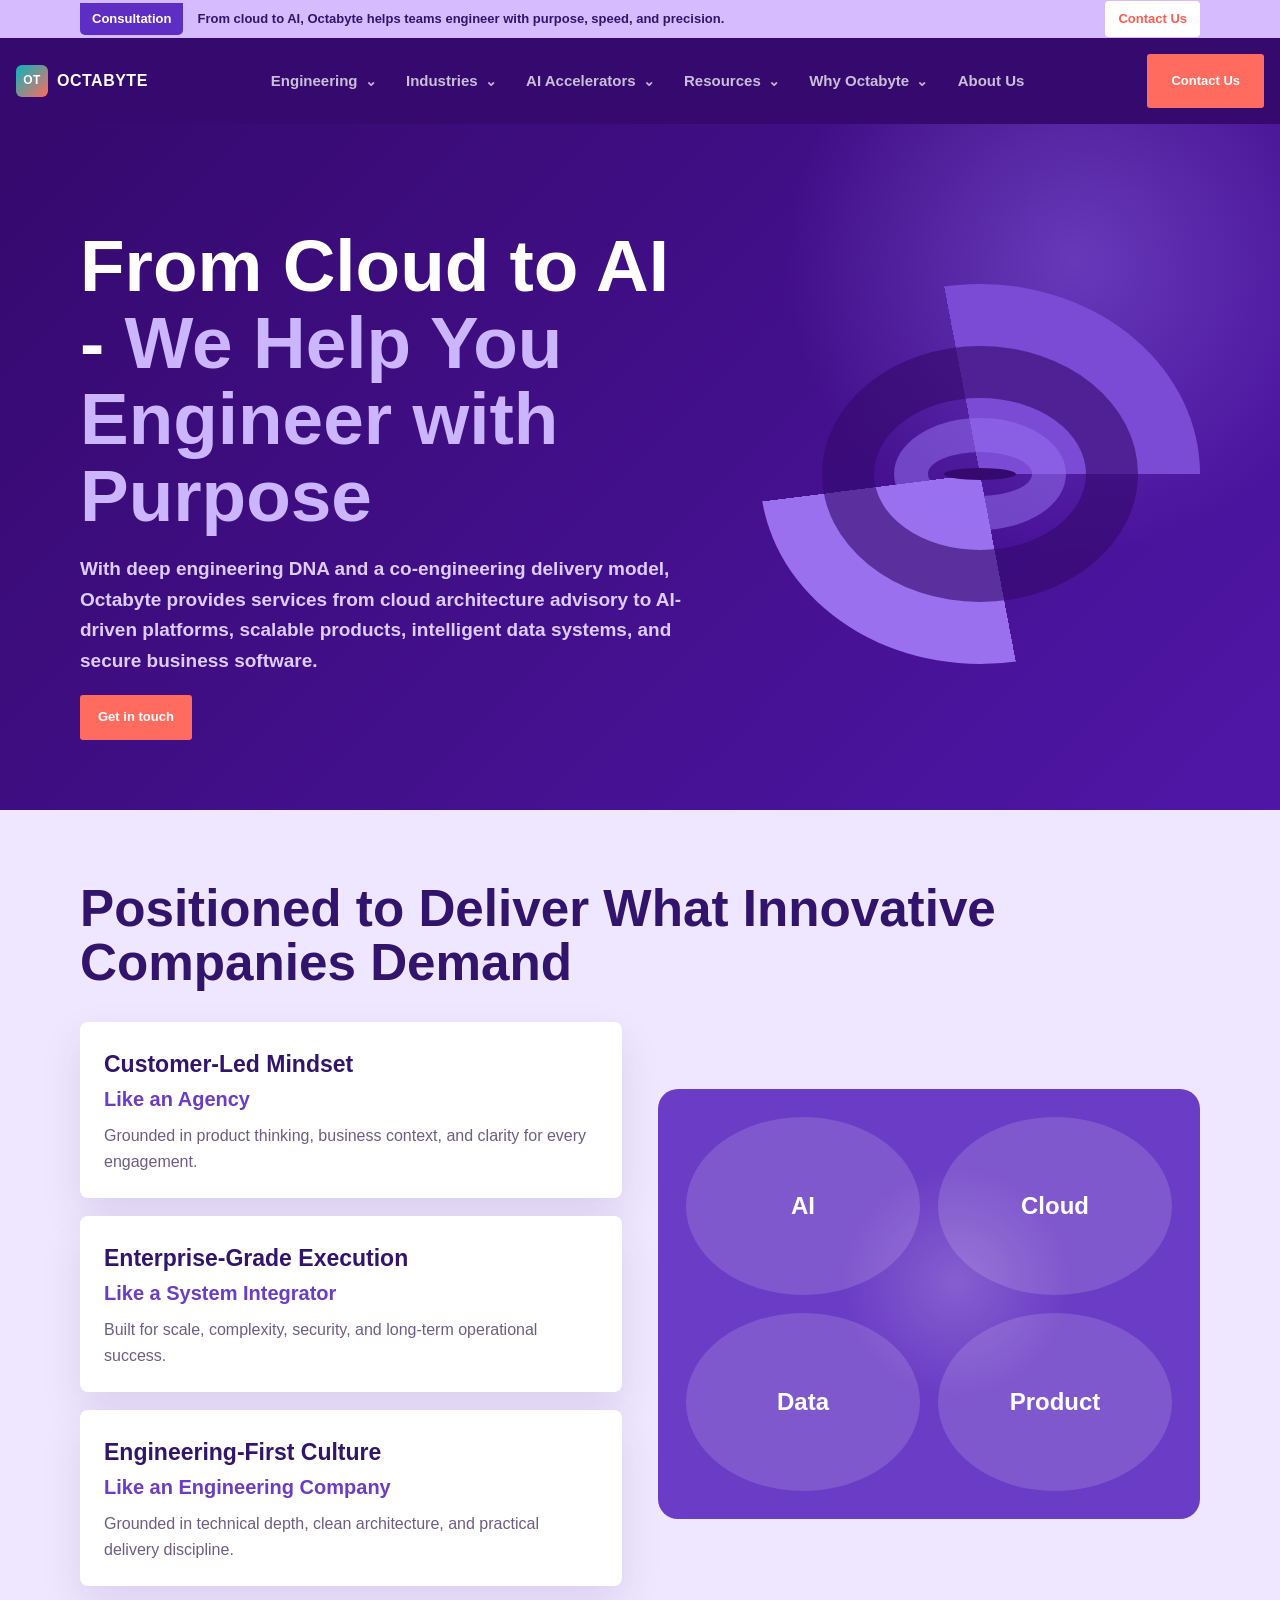
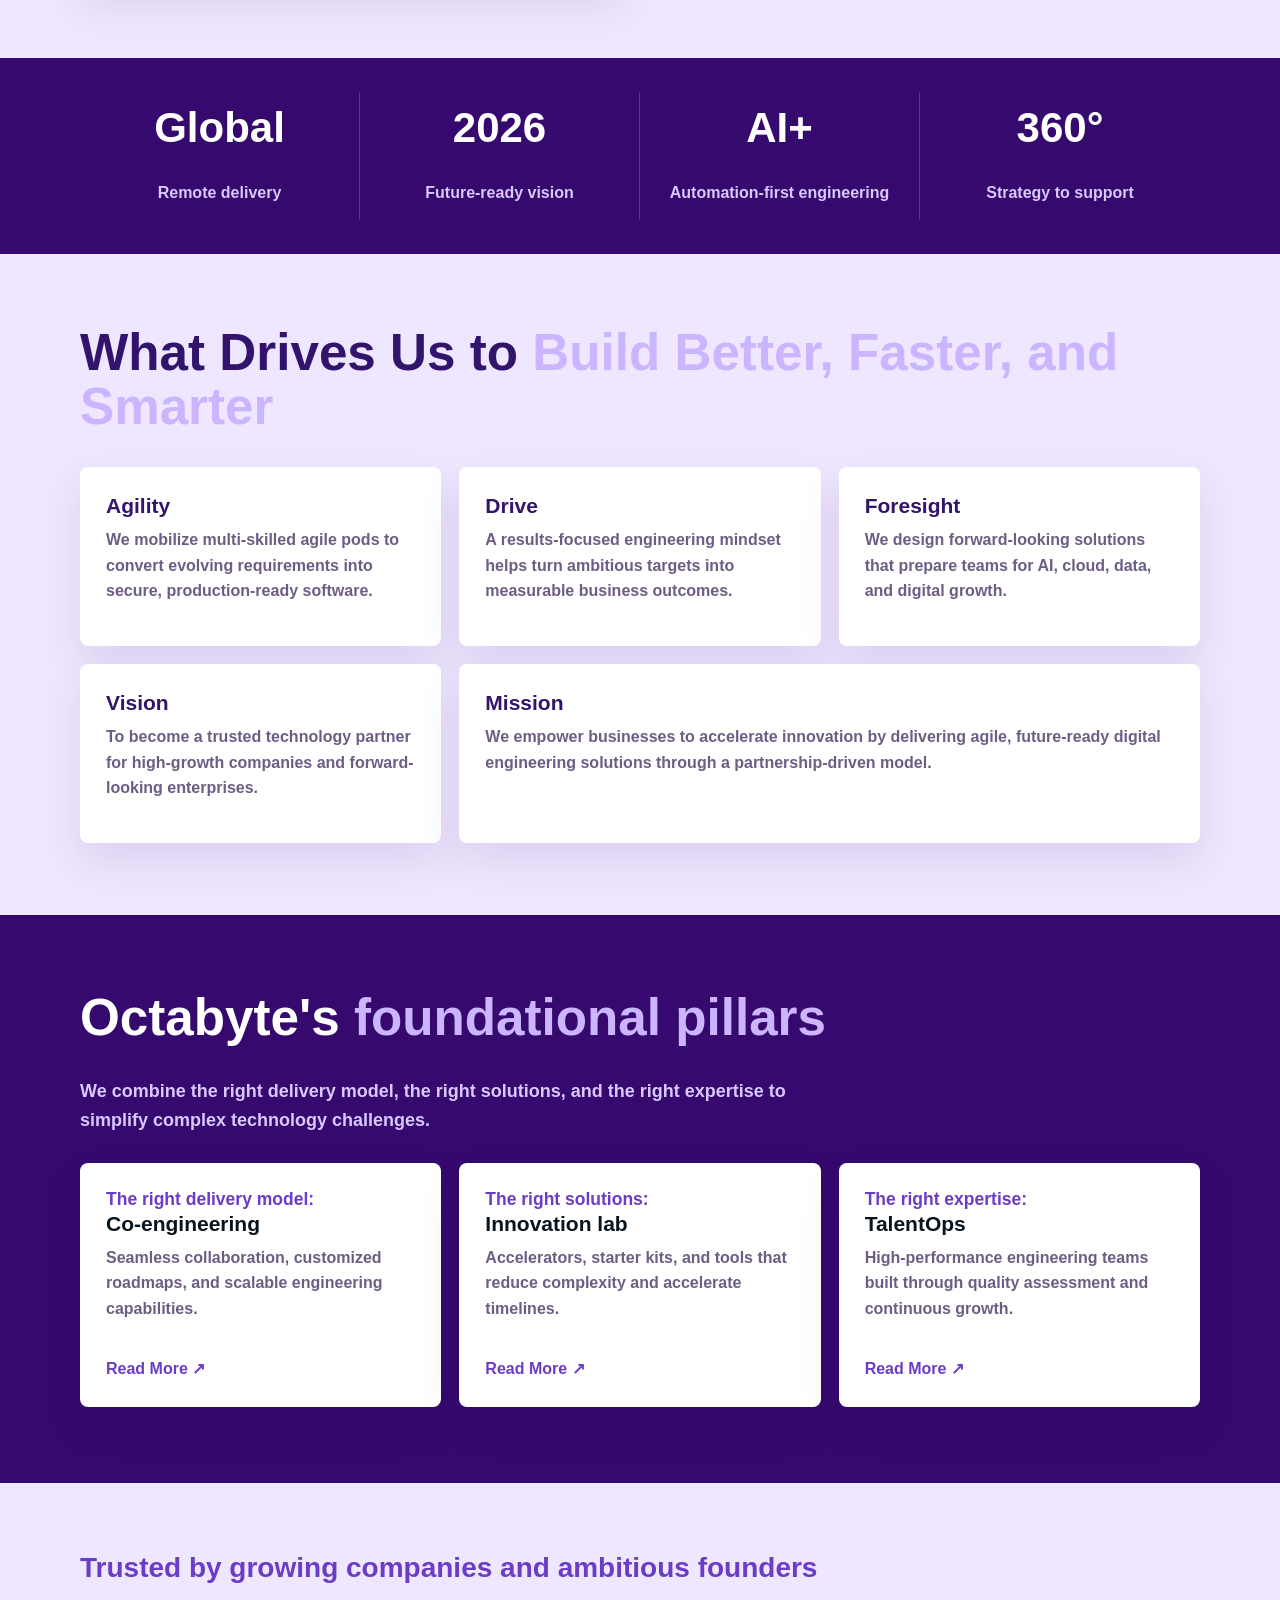
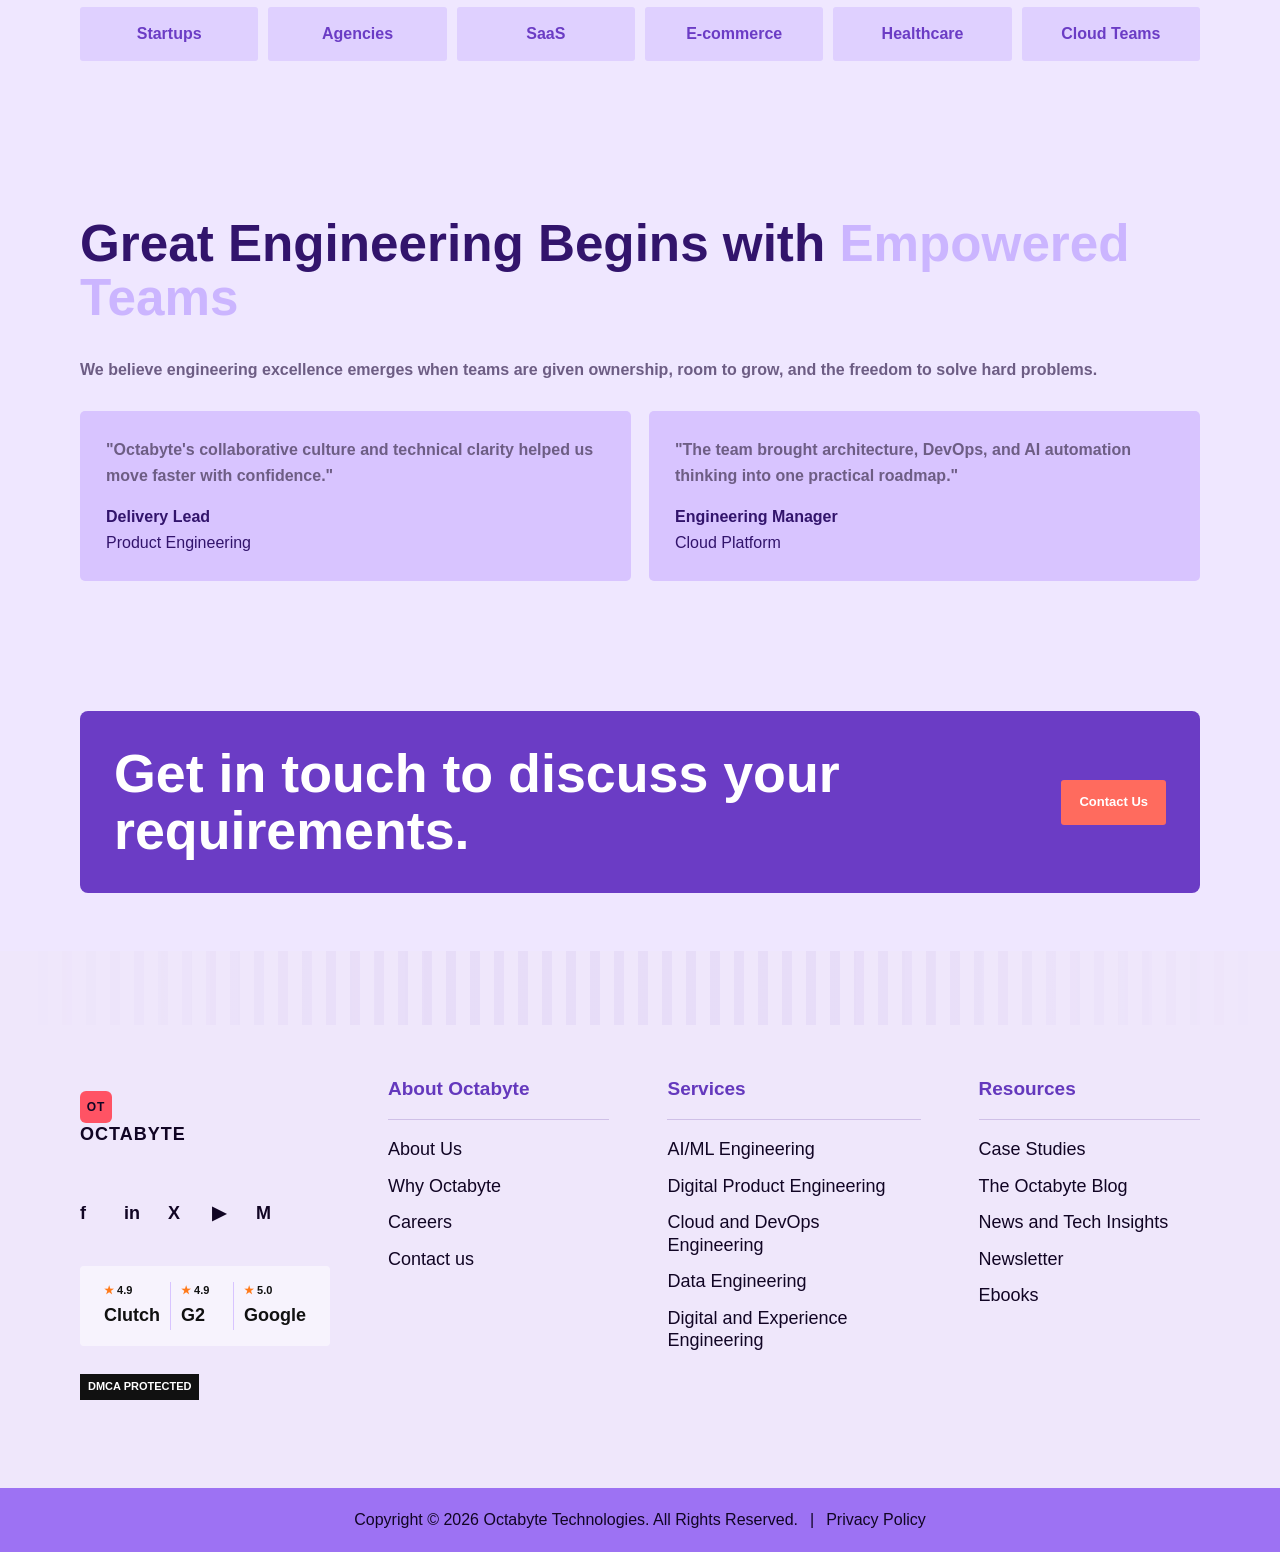
==== commit 9649d9e7: "updated" ====
--- a/about.html
+++ b/about.html
@@ -20,12 +20,14 @@
     <div class="sim-container sim-nav">
       <a class="sim-logo" href="index.html" aria-label="Octabyte Technologies home"><span class="sim-logo-mark">OT</span><span>Octabyte</span></a>
       <nav class="sim-menu" aria-label="Main navigation">
-        <a href="services.html">Engineering⌄</a>
-        <a href="services.html">Industries⌄</a>
-        <a href="services.html">AI Accelerators⌄</a>
-        <a href="index.html#perspectives">Resources⌄</a>
-        <a href="about.html">Why Octabyte⌄</a>
-        <a href="about.html">About Us</a>
+        <ul>
+          <li class="has-mega"><a href="services.html">Engineering <span>⌄</span></a><div class="sim-mega"><div class="sim-mega-grid"><div class="sim-mega-primary sim-mega-title-col"><a href="services.html#ai">AI/ML Engineering <b>›</b></a><a href="services.html#product">Digital Product Engineering</a><a href="services.html#cloud">Cloud and DevOps Engineering</a><a href="services.html#data">Data Engineering</a><a href="services.html#experience">Digital and Experience Engineering</a><a href="services.html">Enterprise Services</a></div><div class="sim-mega-secondary"><a href="services.html#ai">GenAI</a><a href="services.html#data">Data Science</a><a href="services.html#ai">Machine Learning</a><a href="services.html#cloud">MLOps</a></div><div class="sim-mega-card"><h3>Our Partnerships</h3><div class="sim-partner-card"><div><i></i><strong>Microsoft</strong></div><a href="services.html">AI Business Solutions <span>→</span></a><a href="services.html">Cloud &amp; AI Platforms <span>→</span></a><a href="services.html">Security (Azure) <span>→</span></a></div><div class="sim-cloud-row"><span>☁</span><span>aws</span><span>▧</span></div></div></div></div></li>
+          <li class="has-mega"><a href="services.html">Industries <span>⌄</span></a><div class="sim-mega"><div class="sim-mega-grid"><div class="sim-mega-primary sim-mega-title-col"><a href="services.html">Industries <b>›</b></a></div><div class="sim-mega-secondary sim-mega-list"><a href="services.html">Financial Services</a><a href="services.html">Healthcare and Life Sciences</a><a href="services.html">Retail and E-commerce</a><a href="services.html">Supply Chain and Logistics</a><a href="services.html">Hi-Tech and Digital Natives</a></div><div class="sim-mega-card"><h3>Our Partnerships</h3><div class="sim-partner-card"><div><i></i><strong>Microsoft</strong></div><a href="services.html">AI Business Solutions <span>→</span></a><a href="services.html">Cloud &amp; AI Platforms <span>→</span></a><a href="services.html">Security (Azure) <span>→</span></a></div><div class="sim-cloud-row"><span>☁</span><span>aws</span><span>▧</span></div></div></div></div></li>
+          <li class="has-mega"><a href="services.html">AI Accelerators <span>⌄</span></a><div class="sim-mega"><div class="sim-mega-grid"><div class="sim-mega-primary sim-mega-title-col"><a href="services.html#ai">Accelerators <b>›</b></a></div><div class="sim-mega-secondary sim-mega-list two-col"><a href="services.html#ai">PexAI</a><a href="services.html#ai">TrueMorph</a><a href="services.html#ai">NeuVantage</a><a href="services.html#ai">Data360</a><a href="services.html#ai">ThoughtMesh</a><a href="services.html#ai">MedNoteDX</a><a href="services.html#ai">CodeTools</a><a href="services.html#ai">ShopSavvy</a></div><div class="sim-mega-card"><h3>Our Partnerships</h3><div class="sim-partner-card"><div><i></i><strong>Microsoft</strong></div><a href="services.html">AI Business Solutions <span>→</span></a><a href="services.html">Cloud &amp; AI Platforms <span>→</span></a><a href="services.html">Security (Azure) <span>→</span></a></div><div class="sim-cloud-row"><span>☁</span><span>aws</span><span>▧</span></div></div></div></div></li>
+          <li class="has-mega"><a href="index.html#perspectives">Resources <span>⌄</span></a><div class="sim-mega"><div class="sim-mega-grid"><div class="sim-mega-primary sim-mega-title-col"><a href="index.html#perspectives">Resources <b>›</b></a></div><div class="sim-mega-secondary sim-mega-list"><a href="index.html#cases">Case Studies</a><a href="index.html#perspectives">The Octabyte Blog</a><a href="index.html#perspectives">News and Tech Insights</a><a href="quote.html">Newsletter</a><a href="index.html#perspectives">Ebooks and Whitepapers</a></div><div class="sim-insights-card"><h3>Featured Insights</h3><a class="sim-insight" href="index.html#cases"><div class="sim-insight-visual"><small>Case Study</small></div><strong>Modernized delivery operations for real-time visibility and scalable growth</strong></a><a class="sim-insight" href="index.html#perspectives"><div class="sim-insight-visual dark"><span>Octabyte</span><span>Microsoft</span></div><small>Blog</small><strong>Octabyte's strategy behind AI-first product engineering</strong></a></div></div></div></li>
+          <li class="has-mega"><a href="about.html">Why Octabyte <span>⌄</span></a><div class="sim-mega"><div class="sim-mega-grid"><div class="sim-mega-primary sim-mega-title-col"><a href="about.html">Why Octabyte <b>›</b></a></div><div class="sim-mega-secondary sim-mega-list"><a href="about.html">Co-Engineering</a><a href="about.html">Innovation Lab</a><a href="team.html">TalentOps</a></div><div class="sim-mega-card"><h3>Our Partnerships</h3><div class="sim-partner-card"><div><i></i><strong>Microsoft</strong></div><a href="services.html">AI Business Solutions <span>→</span></a><a href="services.html">Cloud &amp; AI Platforms <span>→</span></a><a href="services.html">Security (Azure) <span>→</span></a></div><div class="sim-cloud-row"><span>☁</span><span>aws</span><span>▧</span></div></div></div></div></li>
+          <li><a href="about.html">About Us</a></li>
+        </ul>
       </nav>
       <a class="sim-contact" href="quote.html">Contact Us</a>
     </div>
--- a/styles.css
+++ b/styles.css
@@ -1313,16 +1313,20 @@
 .sim-header {
   position: sticky;
   top: 0;
-  z-index: 40;
+  z-index: 100;
   background: #35096d;
 }
 
+.sim-header .sim-container {
+  width: min(1360px, calc(100% - 32px));
+}
+
 .sim-nav {
-  min-height: 62px;
+  min-height: 86px;
   display: flex;
   align-items: center;
   justify-content: space-between;
-  gap: 22px;
+  gap: 32px;
 }
 
 .sim-logo {
@@ -1333,11 +1337,12 @@
   font-weight: 900;
   text-transform: uppercase;
   letter-spacing: .5px;
+  flex: 0 0 auto;
 }
 
 .sim-logo-mark {
-  width: 28px;
-  height: 28px;
+  width: 32px;
+  height: 32px;
   display: grid;
   place-items: center;
   border-radius: 6px;
@@ -1346,12 +1351,266 @@
 }
 
 .sim-menu {
+  flex: 1 1 auto;
+  color: rgba(255,255,255,.82);
+  font-size: 15px;
+  font-weight: 800;
+}
+
+.sim-menu ul {
   display: flex;
   align-items: center;
-  gap: 23px;
-  color: rgba(255,255,255,.82);
-  font-size: 13px;
-  font-weight: 800;
+  justify-content: center;
+  gap: clamp(18px, 2.3vw, 34px);
+  margin: 0;
+  padding: 0;
+  list-style: none;
+}
+
+.sim-menu li {
+  position: relative;
+}
+
+.sim-menu > ul > li > a {
+  display: inline-flex;
+  align-items: center;
+  gap: 7px;
+  min-height: 86px;
+  color: rgba(255,255,255,.74);
+  white-space: nowrap;
+}
+
+.sim-menu > ul > li > a:hover,
+.sim-menu > ul > li.has-mega:hover > a {
+  color: #ffffff;
+}
+
+.sim-menu > ul > li > a span {
+  color: rgba(255,255,255,.7);
+  font-size: 14px;
+  transition: transform .2s ease;
+}
+
+.sim-menu > ul > li.has-mega:hover > a span,
+.sim-menu > ul > li.has-mega:focus-within > a span {
+  transform: rotate(180deg);
+}
+
+.sim-mega {
+  position: fixed;
+  left: 0;
+  right: 0;
+  top: 86px;
+  display: none;
+  padding: 30px 0 36px;
+  background: #4b118a;
+  box-shadow: 0 28px 60px rgba(23, 4, 52, .28);
+}
+
+.has-mega:hover .sim-mega,
+.has-mega:focus-within .sim-mega {
+  display: block;
+}
+
+.sim-mega::after {
+  content: "";
+  position: absolute;
+  left: 50%;
+  bottom: -58px;
+  width: 420px;
+  height: 58px;
+  transform: translateX(10%);
+  background: linear-gradient(135deg, rgba(151, 113, 242, .36), transparent 62%);
+  clip-path: polygon(0 0, 100% 0, 82% 100%, 0 100%);
+}
+
+.sim-mega-grid {
+  width: min(1140px, calc(100% - 32px));
+  margin: 0 auto;
+  display: grid;
+  grid-template-columns: 310px minmax(260px, 1fr) 336px;
+  gap: 42px;
+  align-items: start;
+}
+
+.sim-mega-primary,
+.sim-mega-secondary {
+  display: grid;
+}
+
+.sim-mega-primary a {
+  display: flex;
+  align-items: center;
+  justify-content: space-between;
+  min-height: 58px;
+  border-bottom: 1px solid rgba(255,255,255,.16);
+  color: rgba(255,255,255,.78);
+  font-size: 16px;
+  font-weight: 900;
+}
+
+.sim-mega-primary a:first-child {
+  color: #ffffff;
+}
+
+.sim-mega-primary b {
+  color: rgba(255,255,255,.66);
+  font-size: 24px;
+}
+
+.sim-mega-secondary {
+  gap: 24px;
+  padding-left: 0;
+}
+
+.sim-mega-secondary a {
+  color: rgba(255,255,255,.72);
+  font-size: 17px;
+  font-weight: 500;
+}
+
+.sim-mega-title-col {
+  min-height: 296px;
+  padding-right: 40px;
+  border-right: 1px solid rgba(255,255,255,.2);
+}
+
+.sim-mega-list {
+  align-content: start;
+  padding-top: 12px;
+}
+
+.sim-mega-list.two-col {
+  grid-template-columns: 1fr 1fr;
+  column-gap: 62px;
+  row-gap: 24px;
+}
+
+.sim-mega-card,
+.sim-insights-card {
+  width: 100%;
+  max-width: 336px;
+}
+
+.sim-mega-card {
+  padding: 20px;
+  border-radius: 3px;
+  background: #5a18aa;
+}
+
+.sim-mega-card h3 {
+  margin-bottom: 14px;
+  color: #ffffff;
+  font-size: 17px;
+}
+
+.sim-partner-card {
+  padding: 14px;
+  background: #411078;
+}
+
+.sim-partner-card div {
+  display: flex;
+  align-items: center;
+  gap: 11px;
+  margin-bottom: 14px;
+}
+
+.sim-partner-card i {
+  width: 44px;
+  height: 44px;
+  display: inline-block;
+  background:
+    linear-gradient(90deg, #f25022 0 50%, #7fba00 50% 100%),
+    linear-gradient(90deg, #00a4ef 0 50%, #ffb900 50% 100%);
+  background-size: 100% 50%, 100% 50%;
+  background-position: top, bottom;
+  background-repeat: no-repeat;
+}
+
+.sim-partner-card strong {
+  color: #d7c2ff;
+  font-size: 24px;
+}
+
+.sim-partner-card a {
+  display: flex;
+  justify-content: space-between;
+  gap: 12px;
+  margin-top: 12px;
+  color: #d7c2ff;
+  font-weight: 900;
+}
+
+.sim-cloud-row {
+  display: flex;
+  align-items: center;
+  justify-content: space-around;
+  padding-top: 18px;
+  color: #ffffff;
+  font-size: 28px;
+  font-weight: 900;
+}
+
+.sim-insights-card {
+  padding: 16px;
+  border-radius: 3px;
+  background: #5a18aa;
+}
+
+.sim-insights-card h3 {
+  margin-bottom: 14px;
+  color: #ffffff;
+  font-size: 17px;
+}
+
+.sim-insight {
+  display: block;
+  overflow: hidden;
+  border-radius: 3px;
+  color: #ffffff;
+  background: #411078;
+}
+
+.sim-insight + .sim-insight {
+  margin-top: 16px;
+}
+
+.sim-insight-visual {
+  min-height: 68px;
+  padding: 42px 0 0;
+  background:
+    linear-gradient(135deg, rgba(255,255,255,.24), rgba(255,255,255,0) 45%),
+    linear-gradient(90deg, #bba7df, #ece6f8 48%, #9d72f3);
+}
+
+.sim-insight-visual.dark {
+  display: flex;
+  align-items: center;
+  justify-content: space-around;
+  min-height: 68px;
+  padding: 0;
+  background: #3d0d77;
+  color: #ffffff;
+  font-weight: 900;
+}
+
+.sim-insight small {
+  display: inline-block;
+  margin-left: 0;
+  padding: 3px 7px;
+  color: #ffffff;
+  background: #9d72f3;
+  font-size: 14px;
+  font-weight: 900;
+}
+
+.sim-insight strong {
+  display: block;
+  padding: 9px 10px 12px;
+  color: #ffffff;
+  font-size: 14px;
+  line-height: 1.18;
 }
 
 .sim-contact,
@@ -1359,13 +1618,23 @@
   display: inline-flex;
   align-items: center;
   justify-content: center;
+  min-height: 54px;
+  padding: 14px 24px;
+  border-radius: 3px;
+  color: #ffffff;
+  background: var(--sim-coral);
+  font-size: 13px;
+  font-weight: 900;
+  flex: 0 0 auto;
+}
+
+.sim-cta {
   min-height: 40px;
   padding: 12px 18px;
-  border-radius: 3px;
-  color: #ffffff;
-  background: var(--sim-coral);
-  font-size: 13px;
-  font-weight: 900;
+}
+
+.sim-webinar + .sim-header .sim-mega {
+  top: 124px;
 }
 
 .sim-hero {
